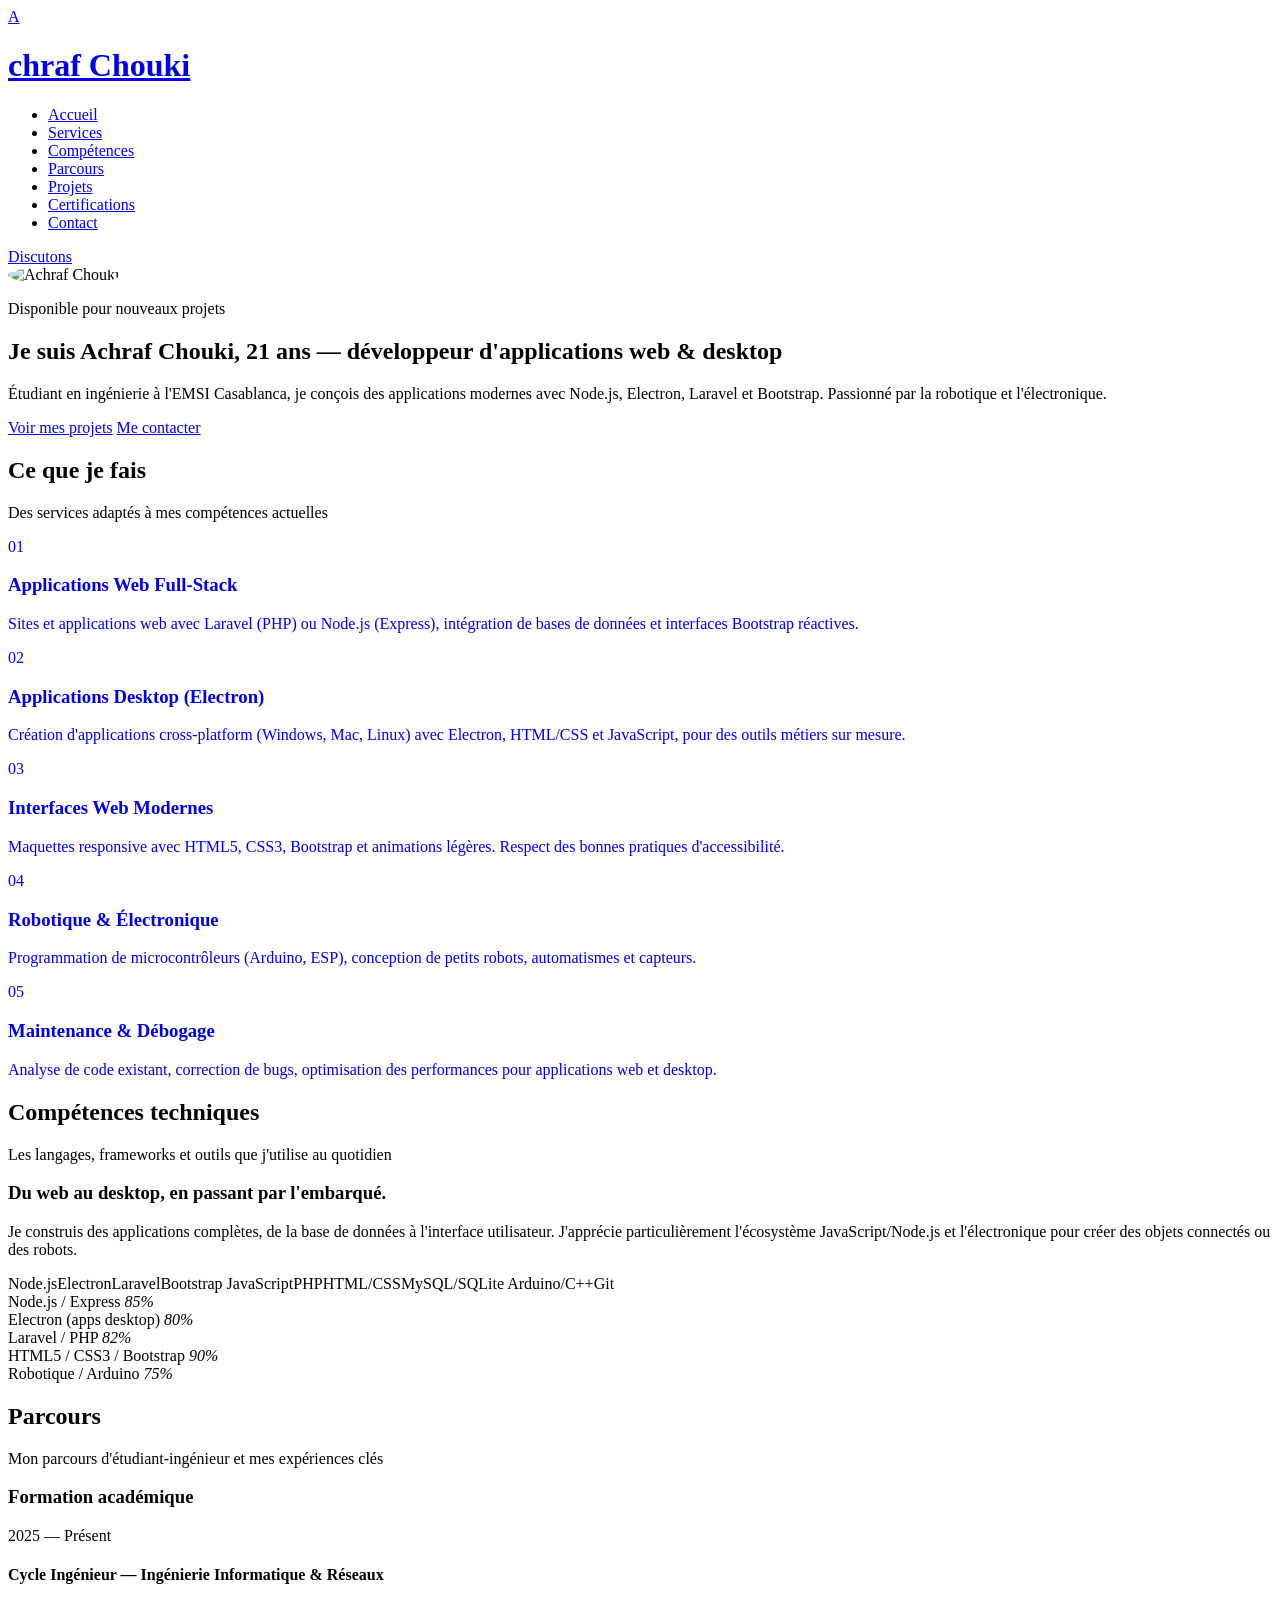
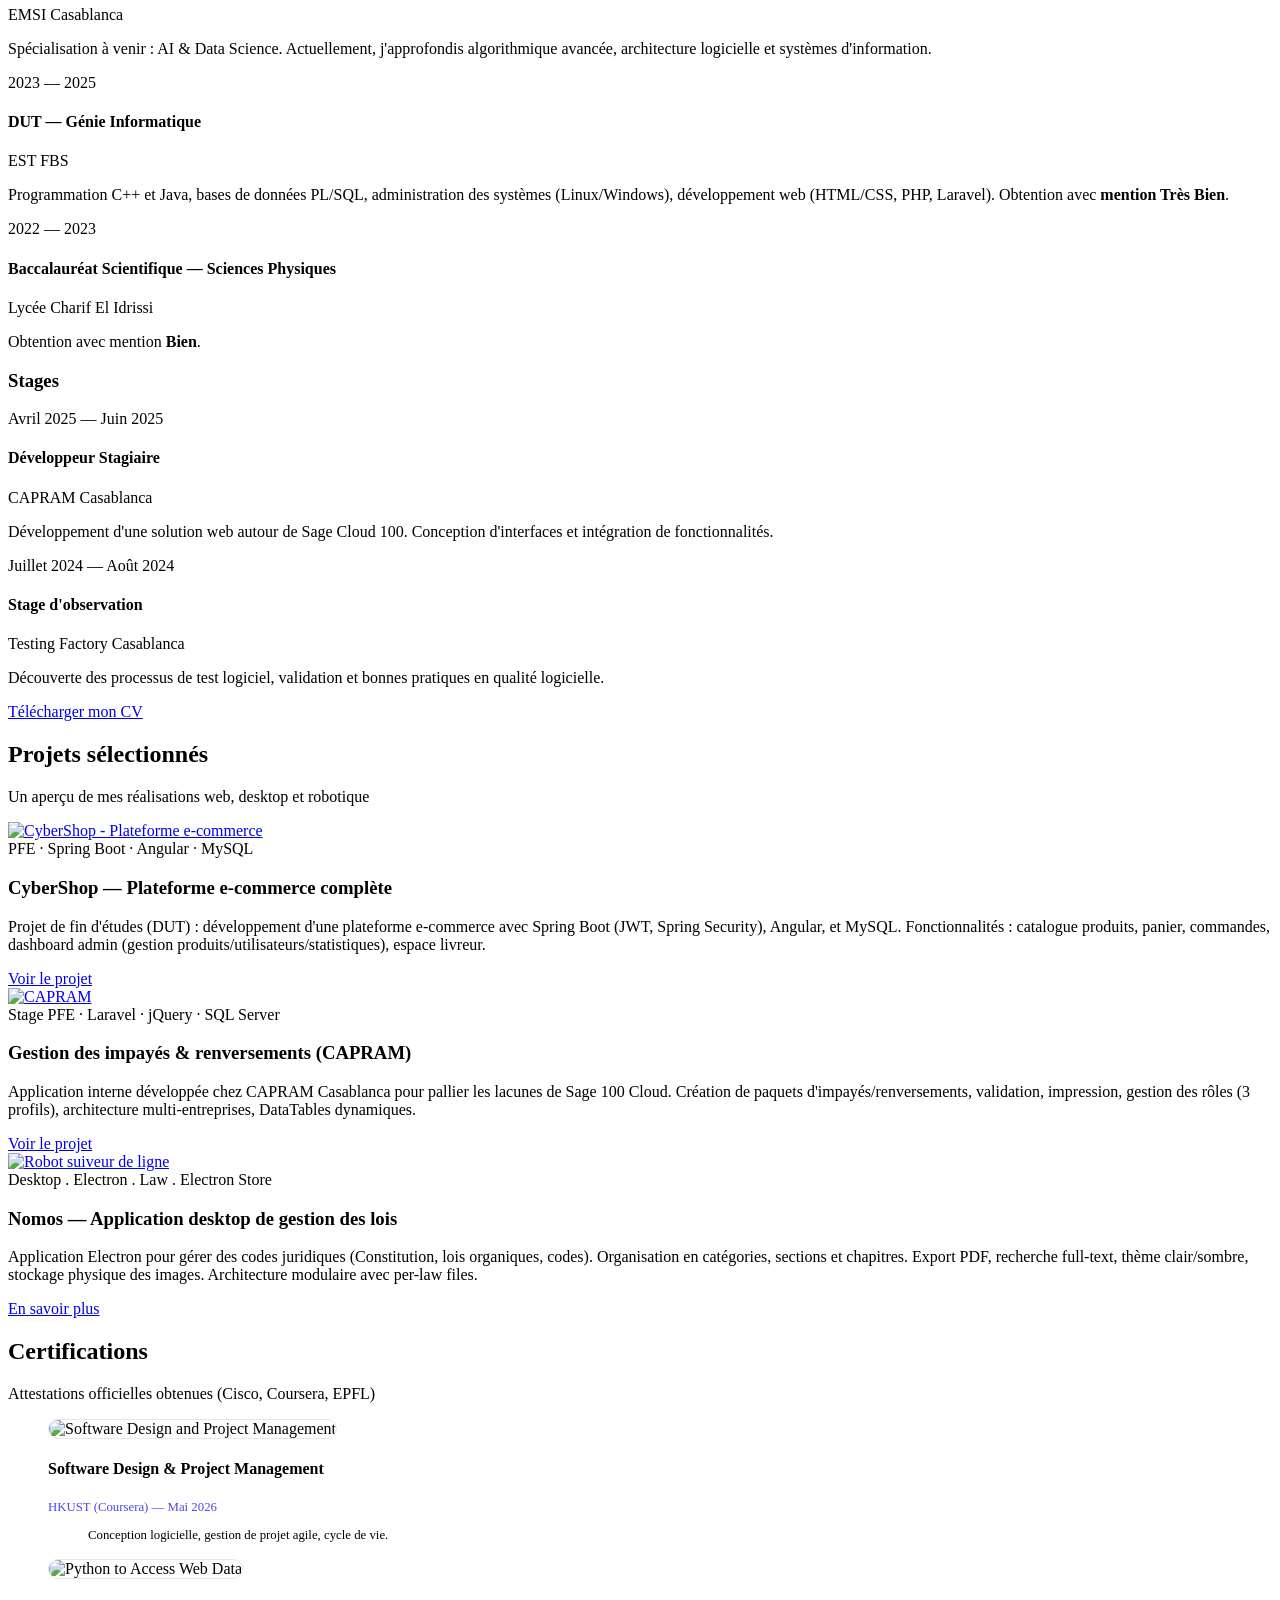
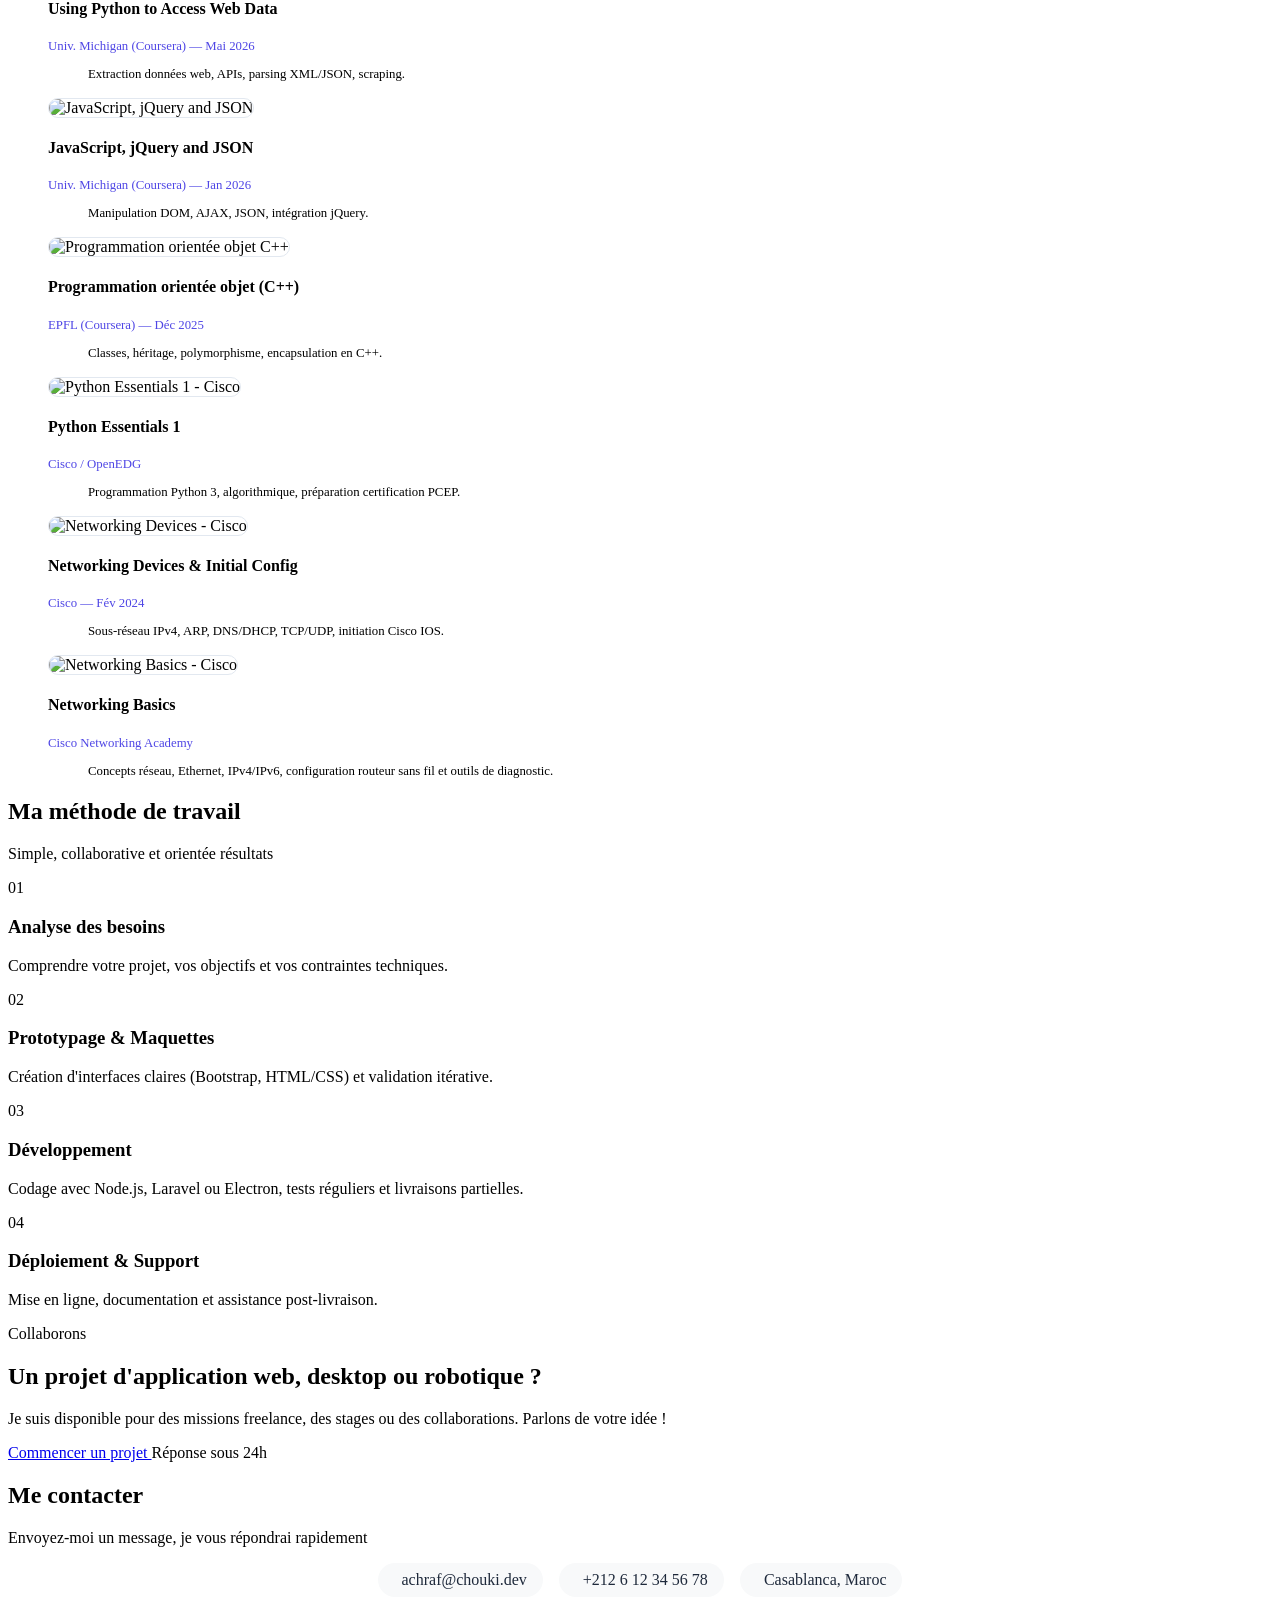
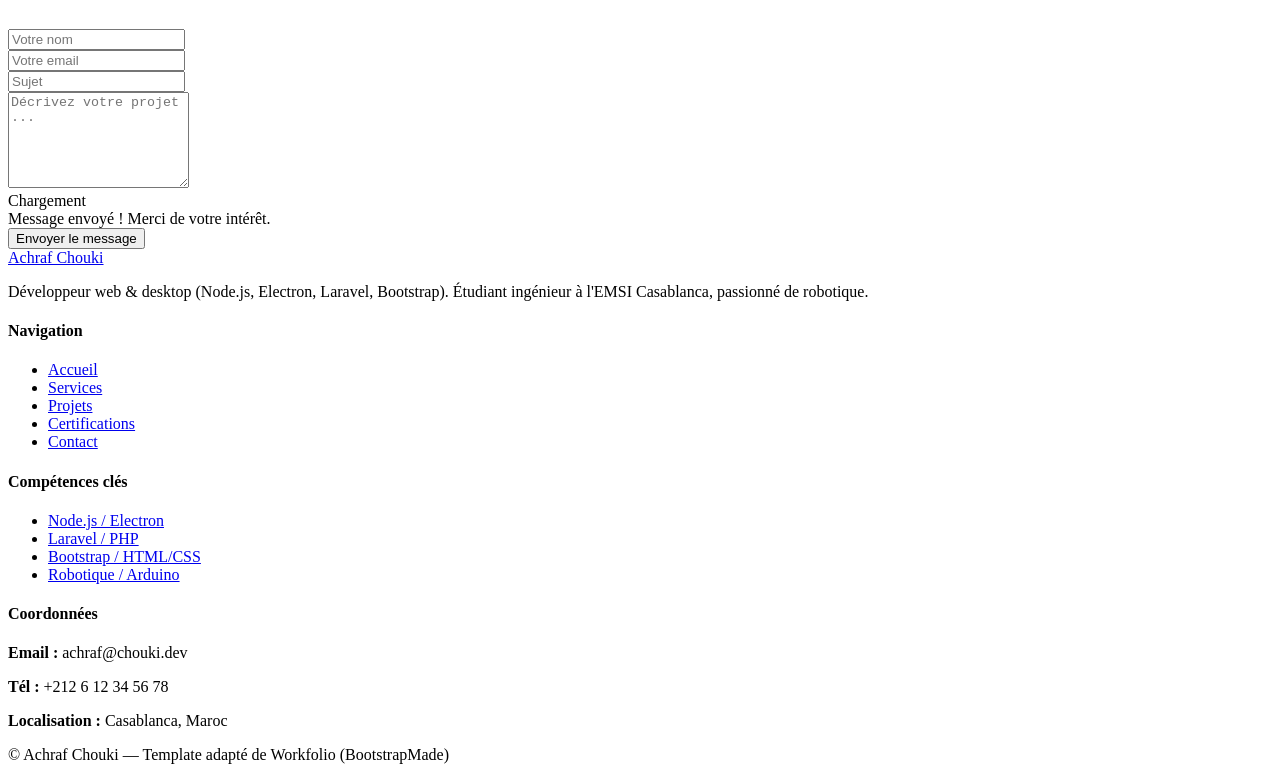
==== index.html @ 8d98f236 "Add page files" ====
<!DOCTYPE html>
<html lang="fr">

<head>
  <meta charset="utf-8">
  <meta content="width=device-width, initial-scale=1.0" name="viewport">
  <title>Achraf Chouki - Développeur Web & Applications Desktop</title>
  <meta name="description" content="Achraf Chouki, 21 ans, étudiant en ingénierie. Développeur Node.js, Electron, Laravel, Bootstrap. Passionné par les applications web, desktop et la robotique.">
  <meta name="keywords" content="Node.js, Electron, Laravel, Bootstrap, développement web, applications desktop, robotique, Achraf Chouki">

  <!-- Favicons -->
  <link href="assets/img/A.png" rel="icon">
  <link href="assets/img/A.png" rel="apple-touch-icon">

  <!-- Fonts -->
  <link href="https://fonts.googleapis.com" rel="preconnect">
  <link href="https://fonts.gstatic.com" rel="preconnect" crossorigin>
  <link href="https://fonts.googleapis.com/css2?family=Poppins:ital,wght@0,100;0,200;0,300;0,400;0,500;0,600;0,700;0,800;0,900;1,100;1,200;1,300;1,400;1,500;1,600;1,700;1,800;1,900&family=Inter:wght@100;200;300;400;500;600;700;800;900&display=swap" rel="stylesheet">

  <!-- Vendor CSS Files -->
  <link href="assets/vendor/bootstrap/css/bootstrap.min.css" rel="stylesheet">
  <link href="assets/vendor/bootstrap-icons/bootstrap-icons.css" rel="stylesheet">
  <link href="assets/vendor/aos/aos.css" rel="stylesheet">
  <link href="assets/vendor/swiper/swiper-bundle.min.css" rel="stylesheet">

  <!-- Main CSS File -->
  <link href="assets/css/main.css" rel="stylesheet">

  <style>
    .avatar img {
      border-radius: 50%;
      object-fit: cover;
      width: 120px;
      height: 120px;
      margin-bottom: 1rem;
    }
    .service-rows .row-item {
      text-decoration: none;
    }
    .quick a, .quick span {
      background: #f8f9fa;
      padding: 8px 16px;
      border-radius: 40px;
      text-decoration: none;
      color: #1e293b;
      font-weight: 500;
      display: inline-flex;
      align-items: center;
      gap: 0.5rem;
    }
    .quick {
      display: flex;
      flex-wrap: wrap;
      justify-content: center;
      gap: 1rem;
      margin-bottom: 2rem;
    }
    @media (max-width: 768px) {
      .quick { flex-direction: column; align-items: center; }
    }
  </style>
</head>

<body class="index-page">

  <header id="header" class="header d-flex align-items-center sticky-top">
    <div class="container-fluid container-xl position-relative d-flex align-items-center justify-content-between">

      <a href="index.html" class="logo d-flex align-items-center">
        <span class="mark">A</span>
        <h1 class="sitename">chraf Chouki</h1>
      </a>

      <nav id="navmenu" class="navmenu">
        <ul>
          <li><a href="#hero" class="active">Accueil</a></li>
          <li><a href="#services">Services</a></li>
          <li><a href="#skills">Compétences</a></li>
          <li><a href="#experience">Parcours</a></li>
          <li><a href="#portfolio">Projets</a></li>
          <li><a href="#certifications">Certifications</a></li>
          <li><a href="#contact">Contact</a></li>
        </ul>
        <i class="mobile-nav-toggle d-xl-none bi bi-list"></i>
      </nav>

      <a class="cta-btn d-none d-xl-inline-flex" href="#contact">Discutons <i class="bi bi-arrow-up-right"></i></a>

    </div>
  </header>

  <main class="main">

    <!-- Hero Section -->
    <section id="hero" class="hero section">
      <div class="container">
        <div class="row justify-content-center text-center">
          <div class="col-lg-9" data-aos="fade-up" data-aos-delay="100">
            <div class="avatar"><img src="https://placehold.co/400x400?text=Achraf" alt="Achraf Chouki" class="img-fluid"></div>
            <span class="status"><span class="ping"></span> Disponible pour nouveaux projets</span>
            <h1>Je suis <span class="hl">Achraf Chouki</span>, 21 ans — développeur d'applications <span class="hl">web & desktop</span></h1>
            <p class="lead">Étudiant en ingénierie à l'EMSI Casablanca, je conçois des applications modernes avec Node.js, Electron, Laravel et Bootstrap. Passionné par la robotique et l'électronique.</p>
            <div class="actions">
              <a href="#portfolio" class="btn-main">Voir mes projets</a>
              <a href="#contact" class="btn-line">Me contacter <i class="bi bi-arrow-right"></i></a>
            </div>
            <div class="socials" data-aos="fade-up" data-aos-delay="200">
              <a href="#" aria-label="GitHub"><i class="bi bi-github"></i></a>
              <a href="#" aria-label="LinkedIn"><i class="bi bi-linkedin"></i></a>
            </div>
          </div>
        </div>
      </div>
    </section>

    <!-- Services Section -->
    <section id="services" class="services section">
      <div class="container section-title" data-aos="fade-up">
        <h2>Ce que je fais</h2>
        <p>Des services adaptés à mes compétences actuelles</p>
      </div>
      <div class="container">
        <div class="row g-0 service-rows">
          <div class="col-12" data-aos="fade-up" data-aos-delay="100">
            <a href="#" class="row-item"><span class="n">01</span>
              <div class="body"><h3>Applications Web Full-Stack</h3><p>Sites et applications web avec Laravel (PHP) ou Node.js (Express), intégration de bases de données et interfaces Bootstrap réactives.</p></div><i class="bi bi-arrow-up-right"></i>
            </a>
          </div>
          <div class="col-12" data-aos="fade-up" data-aos-delay="150">
            <a href="#" class="row-item"><span class="n">02</span>
              <div class="body"><h3>Applications Desktop (Electron)</h3><p>Création d'applications cross-platform (Windows, Mac, Linux) avec Electron, HTML/CSS et JavaScript, pour des outils métiers sur mesure.</p></div><i class="bi bi-arrow-up-right"></i>
            </a>
          </div>
          <div class="col-12" data-aos="fade-up" data-aos-delay="200">
            <a href="#" class="row-item"><span class="n">03</span>
              <div class="body"><h3>Interfaces Web Modernes</h3><p>Maquettes responsive avec HTML5, CSS3, Bootstrap et animations légères. Respect des bonnes pratiques d'accessibilité.</p></div><i class="bi bi-arrow-up-right"></i>
            </a>
          </div>
          <div class="col-12" data-aos="fade-up" data-aos-delay="250">
            <a href="#" class="row-item"><span class="n">04</span>
              <div class="body"><h3>Robotique & Électronique</h3><p>Programmation de microcontrôleurs (Arduino, ESP), conception de petits robots, automatismes et capteurs.</p></div><i class="bi bi-arrow-up-right"></i>
            </a>
          </div>
          <div class="col-12" data-aos="fade-up" data-aos-delay="300">
            <a href="#" class="row-item"><span class="n">05</span>
              <div class="body"><h3>Maintenance & Débogage</h3><p>Analyse de code existant, correction de bugs, optimisation des performances pour applications web et desktop.</p></div><i class="bi bi-arrow-up-right"></i>
            </a>
          </div>
        </div>
      </div>
    </section>

    <!-- Skills Section -->
    <section id="skills" class="skills section light-background">
      <div class="container section-title" data-aos="fade-up">
        <h2>Compétences techniques</h2>
        <p>Les langages, frameworks et outils que j'utilise au quotidien</p>
      </div>
      <div class="container">
        <div class="row g-5 align-items-center">
          <div class="col-lg-5" data-aos="fade-right" data-aos-delay="100">
            <div class="intro"><h3>Du web au desktop, en passant par l'embarqué.</h3><p>Je construis des applications complètes, de la base de données à l'interface utilisateur. J'apprécie particulièrement l'écosystème JavaScript/Node.js et l'électronique pour créer des objets connectés ou des robots.</p>
              <div class="tags">
                <span>Node.js</span><span>Electron</span><span>Laravel</span><span>Bootstrap</span>
                <span>JavaScript</span><span>PHP</span><span>HTML/CSS</span><span>MySQL/SQLite</span>
                <span>Arduino/C++</span><span>Git</span>
              </div>
            </div>
          </div>
          <div class="col-lg-7" data-aos="fade-left" data-aos-delay="200">
            <div class="skills-animation">
              <div class="progress"><span class="skill"><span class="name">Node.js / Express</span> <i class="val">85%</i></span><div class="bar"><div class="progress-bar" role="progressbar" style="width:85%"></div></div></div>
              <div class="progress"><span class="skill"><span class="name">Electron (apps desktop)</span> <i class="val">80%</i></span><div class="bar"><div class="progress-bar" role="progressbar" style="width:80%"></div></div></div>
              <div class="progress"><span class="skill"><span class="name">Laravel / PHP</span> <i class="val">82%</i></span><div class="bar"><div class="progress-bar" role="progressbar" style="width:82%"></div></div></div>
              <div class="progress"><span class="skill"><span class="name">HTML5 / CSS3 / Bootstrap</span> <i class="val">90%</i></span><div class="bar"><div class="progress-bar" role="progressbar" style="width:90%"></div></div></div>
              <div class="progress"><span class="skill"><span class="name">Robotique / Arduino</span> <i class="val">75%</i></span><div class="bar"><div class="progress-bar" role="progressbar" style="width:75%"></div></div></div>
            </div>
          </div>
        </div>
      </div>
    </section>

    <!-- Experience Section -->
    <section id="experience" class="experience section">
      <div class="container section-title" data-aos="fade-up"><h2>Parcours</h2><p>Mon parcours d'étudiant-ingénieur et mes expériences clés</p></div>
      <div class="container">
        <div class="row g-5">
          <div class="col-lg-6" data-aos="fade-up" data-aos-delay="100">
            <div class="col-head"><i class="bi bi-briefcase"></i><h3>Formation académique</h3></div>
            <div class="timeline">
              <div class="item">
                <span class="year">2025 — Présent</span>
                <h4>Cycle Ingénieur — Ingénierie Informatique & Réseaux</h4>
                <span class="org">EMSI Casablanca</span>
                <p>Spécialisation à venir : AI & Data Science. Actuellement, j'approfondis algorithmique avancée, architecture logicielle et systèmes d'information.</p>
              </div>
              <div class="item">
                <span class="year">2023 — 2025</span>
                <h4>DUT — Génie Informatique</h4>
                <span class="org">EST FBS</span>
                <p>Programmation C++ et Java, bases de données PL/SQL, administration des systèmes (Linux/Windows), développement web (HTML/CSS, PHP, Laravel). Obtention avec <strong>mention Très Bien</strong>.</p>
              </div>
              <div class="item">
                <span class="year">2022 — 2023</span>
                <h4>Baccalauréat Scientifique — Sciences Physiques</h4>
                <span class="org">Lycée Charif El Idrissi</span>
                <p>Obtention avec mention <strong>Bien</strong>.</p>
              </div>
            </div>
          </div>
          <div class="col-lg-6" data-aos="fade-up" data-aos-delay="200">
            <div class="col-head"><i class="bi bi-trophy"></i><h3>Stages</h3></div>
            <div class="timeline">
              <div class="item">
                <span class="year">Avril 2025 — Juin 2025</span>
                <h4>Développeur Stagiaire</h4>
                <span class="org">CAPRAM Casablanca</span>
                <p>Développement d'une solution web autour de Sage Cloud 100. Conception d'interfaces et intégration de fonctionnalités.</p>
              </div>
              <div class="item">
                <span class="year">Juillet 2024 — Août 2024</span>
                <h4>Stage d'observation</h4>
                <span class="org">Testing Factory Casablanca</span>
                <p>Découverte des processus de test logiciel, validation et bonnes pratiques en qualité logicielle.</p>
              </div>
            </div>
          </div>
        </div>
        <div class="text-center mt-5" data-aos="fade-up"><a href="#contact" class="btn-main"><i class="bi bi-download"></i> Télécharger mon CV</a></div>
      </div>
    </section>

    <!-- Portfolio Section (projets) -->
    <section id="portfolio" class="portfolio section">
      <div class="container section-title" data-aos="fade-up">
        <h2>Projets sélectionnés</h2>
        <p>Un aperçu de mes réalisations web, desktop et robotique</p>
      </div>
      <div class="container">
        <div class="cases">

          <!-- PROJET 1 : CyberShop - E-commerce PFE (EST FBS) -->
          <article class="case" data-aos="fade-up" data-aos-delay="100">
            <div class="row g-4 align-items-center">
              <div class="col-lg-6">
                <a href="portfolio-cybershop.html" class="shot">
                  <img src="assets/img/projets/Cybershop.png" alt="CyberShop - Plateforme e-commerce" class="img-fluid">
                </a>
              </div>
              <div class="col-lg-6">
                <div class="copy">
                  <span class="cat">PFE · Spring Boot · Angular · MySQL</span>
                  <h3>CyberShop — Plateforme e-commerce complète</h3>
                  <p>Projet de fin d'études (DUT) : développement d'une plateforme e-commerce avec Spring Boot (JWT, Spring Security), Angular, et MySQL. Fonctionnalités : catalogue produits, panier, commandes, dashboard admin (gestion produits/utilisateurs/statistiques), espace livreur.</p>
                  <a href="portfolio-cybershop.html" class="more">Voir le projet <i class="bi bi-arrow-right"></i></a>
                </div>
              </div>
            </div>
          </article>

          <!-- PROJET 2 : CAPRAM - Gestion des impayés et renversements -->
          <article class="case reverse" data-aos="fade-up" data-aos-delay="100">
            <div class="row g-4 align-items-center">
              <div class="col-lg-6 order-lg-2">
                <a href="portfolio-capram.html" class="shot">
                  <img src="assets/img/projets/Capram.png" alt="CAPRAM" class="img-fluid">
                </a>
              </div>
              <div class="col-lg-6 order-lg-1">
                <div class="copy">
                  <span class="cat">Stage PFE · Laravel · jQuery · SQL Server</span>
                  <h3>Gestion des impayés & renversements (CAPRAM)</h3>
                  <p>Application interne développée chez CAPRAM Casablanca pour pallier les lacunes de Sage 100 Cloud. Création de paquets d'impayés/renversements, validation, impression, gestion des rôles (3 profils), architecture multi-entreprises, DataTables dynamiques.</p>
                  <a href="portfolio-capram.html" class="more">Voir le projet <i class="bi bi-arrow-right"></i></a>
                </div>
              </div>
            </div>
          </article>

          <article class="case" data-aos="fade-up" data-aos-delay="100">
            <div class="row g-4 align-items-center">
              <div class="col-lg-6">
                <a href="#" class="shot">
                  <img src="assets/img/projets/Nomos.png" alt="Robot suiveur de ligne" class="img-fluid">
                </a>
              </div>
              <div class="col-lg-6">
                <div class="copy">
                  <span class="cat">Desktop . Electron . Law . Electron Store</span>
                  <h3>Nomos — Application desktop de gestion des lois</h3>
                  <p>Application Electron pour gérer des codes juridiques (Constitution, lois organiques, codes). Organisation en catégories, sections et chapitres. Export PDF, recherche full-text, thème clair/sombre, stockage physique des images. Architecture modulaire avec per-law files.</p>
                  <a href="portfolio-nomos.html" class="more">En savoir plus <i class="bi bi-arrow-right"></i></a>
                </div>
              </div>
            </div>
          </article>

        </div>
      </div>
    </section>

    <!-- Certifications Section -->
    <section id="certifications" class="certifications section light-background">
      <div class="container section-title" data-aos="fade-up">
        <h2>Certifications</h2>
        <p>Attestations officielles obtenues (Cisco, Coursera, EPFL)</p>
      </div>
      <div class="container">
        <div class="row g-4">

          <!-- NEWEST FIRST -->

          <!-- 1. Mai 2026 - Software Design & Project Management (NEWEST) -->
          <div class="col-lg-6 col-md-12 col-sm-12" data-aos="fade-up" data-aos-delay="100">
            <figure class="q-card">
              <img src="assets/img/certifications/soft_eng_cert.png" alt="Software Design and Project Management" class="img-fluid mb-3" style="border-radius: 12px; width: 100%; border: 1px solid #e2e8f0;">
              <h4 style="font-size: 1rem; font-weight: 700;">Software Design & Project Management</h4>
              <p style="font-size: 0.8rem; color: #4f46e5; font-weight: 500;">HKUST (Coursera) — Mai 2026</p>
              <blockquote style="font-size: 0.8rem; margin-top: 0.5rem;">Conception logicielle, gestion de projet agile, cycle de vie.</blockquote>
            </figure>
          </div>

          <!-- 2. Mai 2026 - Using Python to Access Web Data -->
          <div class="col-lg-6 col-md-12 col-sm-12" data-aos="fade-up" data-aos-delay="150">
            <figure class="q-card">
              <img src="assets/img/certifications/web_acc_pyth.png" alt="Python to Access Web Data" class="img-fluid mb-3" style="border-radius: 12px; width: 100%; border: 1px solid #e2e8f0;">
              <h4 style="font-size: 1rem; font-weight: 700;">Using Python to Access Web Data</h4>
              <p style="font-size: 0.8rem; color: #4f46e5; font-weight: 500;">Univ. Michigan (Coursera) — Mai 2026</p>
              <blockquote style="font-size: 0.8rem; margin-top: 0.5rem;">Extraction données web, APIs, parsing XML/JSON, scraping.</blockquote>
            </figure>
          </div>

          <!-- 3. Jan 2026 - JavaScript, jQuery and JSON -->
          <div class="col-lg-6 col-md-12 col-sm-12" data-aos="fade-up" data-aos-delay="200">
            <figure class="q-card">
              <img src="assets/img/certifications/js_cert.png" alt="JavaScript, jQuery and JSON" class="img-fluid mb-3" style="border-radius: 12px; width: 100%; border: 1px solid #e2e8f0;">
              <h4 style="font-size: 1rem; font-weight: 700;">JavaScript, jQuery and JSON</h4>
              <p style="font-size: 0.8rem; color: #4f46e5; font-weight: 500;">Univ. Michigan (Coursera) — Jan 2026</p>
              <blockquote style="font-size: 0.8rem; margin-top: 0.5rem;">Manipulation DOM, AJAX, JSON, intégration jQuery.</blockquote>
            </figure>
          </div>

          <!-- 4. Déc 2025 - Programmation orientée objet (C++) -->
          <div class="col-lg-6 col-md-12 col-sm-12" data-aos="fade-up" data-aos-delay="250">
            <figure class="q-card">
              <img src="assets/img/certifications/c++_cert.png" alt="Programmation orientée objet C++" class="img-fluid mb-3" style="border-radius: 12px; width: 100%; border: 1px solid #e2e8f0;">
              <h4 style="font-size: 1rem; font-weight: 700;">Programmation orientée objet (C++)</h4>
              <p style="font-size: 0.8rem; color: #4f46e5; font-weight: 500;">EPFL (Coursera) — Déc 2025</p>
              <blockquote style="font-size: 0.8rem; margin-top: 0.5rem;">Classes, héritage, polymorphisme, encapsulation en C++.</blockquote>
            </figure>
          </div>

          <!-- 5. Python Essentials 1 (Cisco / OpenEDG) -->
          <div class="col-lg-6 col-md-12 col-sm-12" data-aos="fade-up" data-aos-delay="300">
            <figure class="q-card">
              <img src="assets/img/certifications/pyth_cert.png" alt="Python Essentials 1 - Cisco" class="img-fluid mb-3" style="border-radius: 12px; width: 100%; border: 1px solid #e2e8f0;">
              <h4 style="font-size: 1rem; font-weight: 700;">Python Essentials 1</h4>
              <p style="font-size: 0.8rem; color: #4f46e5; font-weight: 500;">Cisco / OpenEDG</p>
              <blockquote style="font-size: 0.8rem; margin-top: 0.5rem;">Programmation Python 3, algorithmique, préparation certification PCEP.</blockquote>
            </figure>
          </div>

          <!-- 6. Fév 2024 - Networking Devices & Initial Config -->
          <div class="col-lg-6 col-md-12 col-sm-12" data-aos="fade-up" data-aos-delay="350">
            <figure class="q-card">
              <img src="assets/img/certifications/ND&IC_cert.png" alt="Networking Devices - Cisco" class="img-fluid mb-3" style="border-radius: 12px; width: 100%; border: 1px solid #e2e8f0;">
              <h4 style="font-size: 1rem; font-weight: 700;">Networking Devices & Initial Config</h4>
              <p style="font-size: 0.8rem; color: #4f46e5; font-weight: 500;">Cisco — Fév 2024</p>
              <blockquote style="font-size: 0.8rem; margin-top: 0.5rem;">Sous-réseau IPv4, ARP, DNS/DHCP, TCP/UDP, initiation Cisco IOS.</blockquote>
            </figure>
          </div>

          <!-- 7. Networking Basics (OLDEST) -->
          <div class="col-lg-6 col-md-12 col-sm-12" data-aos="fade-up" data-aos-delay="400">
            <figure class="q-card">
              <img src="assets/img/certifications/netw_basics_cert.png" alt="Networking Basics - Cisco" class="img-fluid mb-3" style="border-radius: 12px; width: 100%; border: 1px solid #e2e8f0;">
              <h4 style="font-size: 1rem; font-weight: 700;">Networking Basics</h4>
              <p style="font-size: 0.8rem; color: #4f46e5; font-weight: 500;">Cisco Networking Academy</p>
              <blockquote style="font-size: 0.8rem; margin-top: 0.5rem;">Concepts réseau, Ethernet, IPv4/IPv6, configuration routeur sans fil et outils de diagnostic.</blockquote>
            </figure>
          </div>

        </div>
      </div>
    </section>

    <!-- Process Section -->
    <section id="process" class="process section">
      <div class="container section-title" data-aos="fade-up"><h2>Ma méthode de travail</h2><p>Simple, collaborative et orientée résultats</p></div>
      <div class="container"><div class="row g-4 steps">
        <div class="col-lg-3 col-md-6" data-aos="fade-up" data-aos-delay="100"><div class="step"><span class="num">01</span><i class="bi bi-chat-dots"></i><h3>Analyse des besoins</h3><p>Comprendre votre projet, vos objectifs et vos contraintes techniques.</p></div></div>
        <div class="col-lg-3 col-md-6" data-aos="fade-up" data-aos-delay="200"><div class="step"><span class="num">02</span><i class="bi bi-pencil-square"></i><h3>Prototypage & Maquettes</h3><p>Création d'interfaces claires (Bootstrap, HTML/CSS) et validation itérative.</p></div></div>
        <div class="col-lg-3 col-md-6" data-aos="fade-up" data-aos-delay="300"><div class="step"><span class="num">03</span><i class="bi bi-code-square"></i><h3>Développement</h3><p>Codage avec Node.js, Laravel ou Electron, tests réguliers et livraisons partielles.</p></div></div>
        <div class="col-lg-3 col-md-6" data-aos="fade-up" data-aos-delay="400"><div class="step"><span class="num">04</span><i class="bi bi-rocket-takeoff"></i><h3>Déploiement & Support</h3><p>Mise en ligne, documentation et assistance post-livraison.</p></div></div>
      </div></div>
    </section>

    <!-- CTA Section -->
    <section id="cta" class="cta section dark-background">
      <div class="container" data-aos="zoom-in" data-aos-delay="100"><div class="row justify-content-center text-center"><div class="col-lg-8"><div class="cta-center"><span class="kicker">Collaborons</span><h2>Un projet d'application web, desktop ou robotique ?</h2><p>Je suis disponible pour des missions freelance, des stages ou des collaborations. Parlons de votre idée !</p><a href="#contact" class="btn-main">Commencer un projet <i class="bi bi-arrow-right"></i></a><span class="note"><i class="bi bi-clock"></i> Réponse sous 24h</span></div></div></div></div>
    </section>

    <!-- Contact Section -->
    <section id="contact" class="contact section">
      <div class="container section-title" data-aos="fade-up"><h2>Me contacter</h2><p>Envoyez-moi un message, je vous répondrai rapidement</p></div>
      <div class="container" data-aos="fade-up" data-aos-delay="100"><div class="row justify-content-center"><div class="col-lg-8">
        <div class="quick"><a href="mailto:achraf@chouki.dev"><i class="bi bi-envelope"></i> achraf@chouki.dev</a><a href="tel:+212612345678"><i class="bi bi-telephone"></i> +212 6 12 34 56 78</a><span><i class="bi bi-geo-alt"></i> Casablanca, Maroc</span></div>
        <form action="forms/contact.php" method="post" class="php-email-form"><div class="row gy-3"><div class="col-md-6"><input type="text" name="name" class="form-control" placeholder="Votre nom" required=""></div><div class="col-md-6"><input type="email" name="email" class="form-control" placeholder="Votre email" required=""></div><div class="col-12"><input type="text" name="subject" class="form-control" placeholder="Sujet" required=""></div><div class="col-12"><textarea name="message" class="form-control" rows="6" placeholder="Décrivez votre projet ..." required=""></textarea></div><div class="col-12 text-center"><div class="loading">Chargement</div><div class="error-message"></div><div class="sent-message">Message envoyé ! Merci de votre intérêt.</div><button type="submit" class="btn-submit">Envoyer le message</button></div></div></form>
      </div></div></div>
    </section>
  </main>

  <footer id="footer" class="footer dark-background">
    <div class="container footer-top"><div class="row gy-4"><div class="col-lg-4 col-md-12 footer-about"><a href="index.html" class="logo d-flex align-items-center"><span class="sitename">Achraf Chouki</span></a><p>Développeur web & desktop (Node.js, Electron, Laravel, Bootstrap). Étudiant ingénieur à l'EMSI Casablanca, passionné de robotique.</p><div class="social-links d-flex mt-4"><a href="#" aria-label="GitHub"><i class="bi bi-github"></i></a><a href="#" aria-label="LinkedIn"><i class="bi bi-linkedin"></i></a></div></div>
      <div class="col-lg-2 col-6 footer-links"><h4>Navigation</h4><ul><li><a href="#hero">Accueil</a></li><li><a href="#services">Services</a></li><li><a href="#portfolio">Projets</a></li><li><a href="#certifications">Certifications</a></li><li><a href="#contact">Contact</a></li></ul></div>
      <div class="col-lg-3 col-6 footer-links"><h4>Compétences clés</h4><ul><li><a href="#skills">Node.js / Electron</a></li><li><a href="#skills">Laravel / PHP</a></li><li><a href="#skills">Bootstrap / HTML/CSS</a></li><li><a href="#skills">Robotique / Arduino</a></li></ul></div>
      <div class="col-lg-3 col-md-12 footer-contact"><h4>Coordonnées</h4><p><strong>Email :</strong> achraf@chouki.dev</p><p><strong>Tél :</strong> +212 6 12 34 56 78</p><p><strong>Localisation :</strong> Casablanca, Maroc</p></div>
    </div></div>
    <div class="container copyright text-center mt-4"><p>© Achraf Chouki — Template adapté de Workfolio (BootstrapMade)</p></div>
  </footer>

  <a href="#" id="scroll-top" class="scroll-top d-flex align-items-center justify-content-center"><i class="bi bi-arrow-up-short"></i></a>
  <div id="preloader"></div>

  <!-- Vendor JS Files -->
  <script src="assets/vendor/bootstrap/js/bootstrap.bundle.min.js"></script>
  <script src="assets/vendor/php-email-form/validate.js"></script>
  <script src="assets/vendor/aos/aos.js"></script>
  <script src="assets/vendor/purecounter/purecounter_vanilla.js"></script>
  <script src="assets/vendor/waypoints/noframework.waypoints.js"></script>
  <script src="assets/vendor/swiper/swiper-bundle.min.js"></script>
  <script src="assets/js/main.js"></script>
</body>

</html>
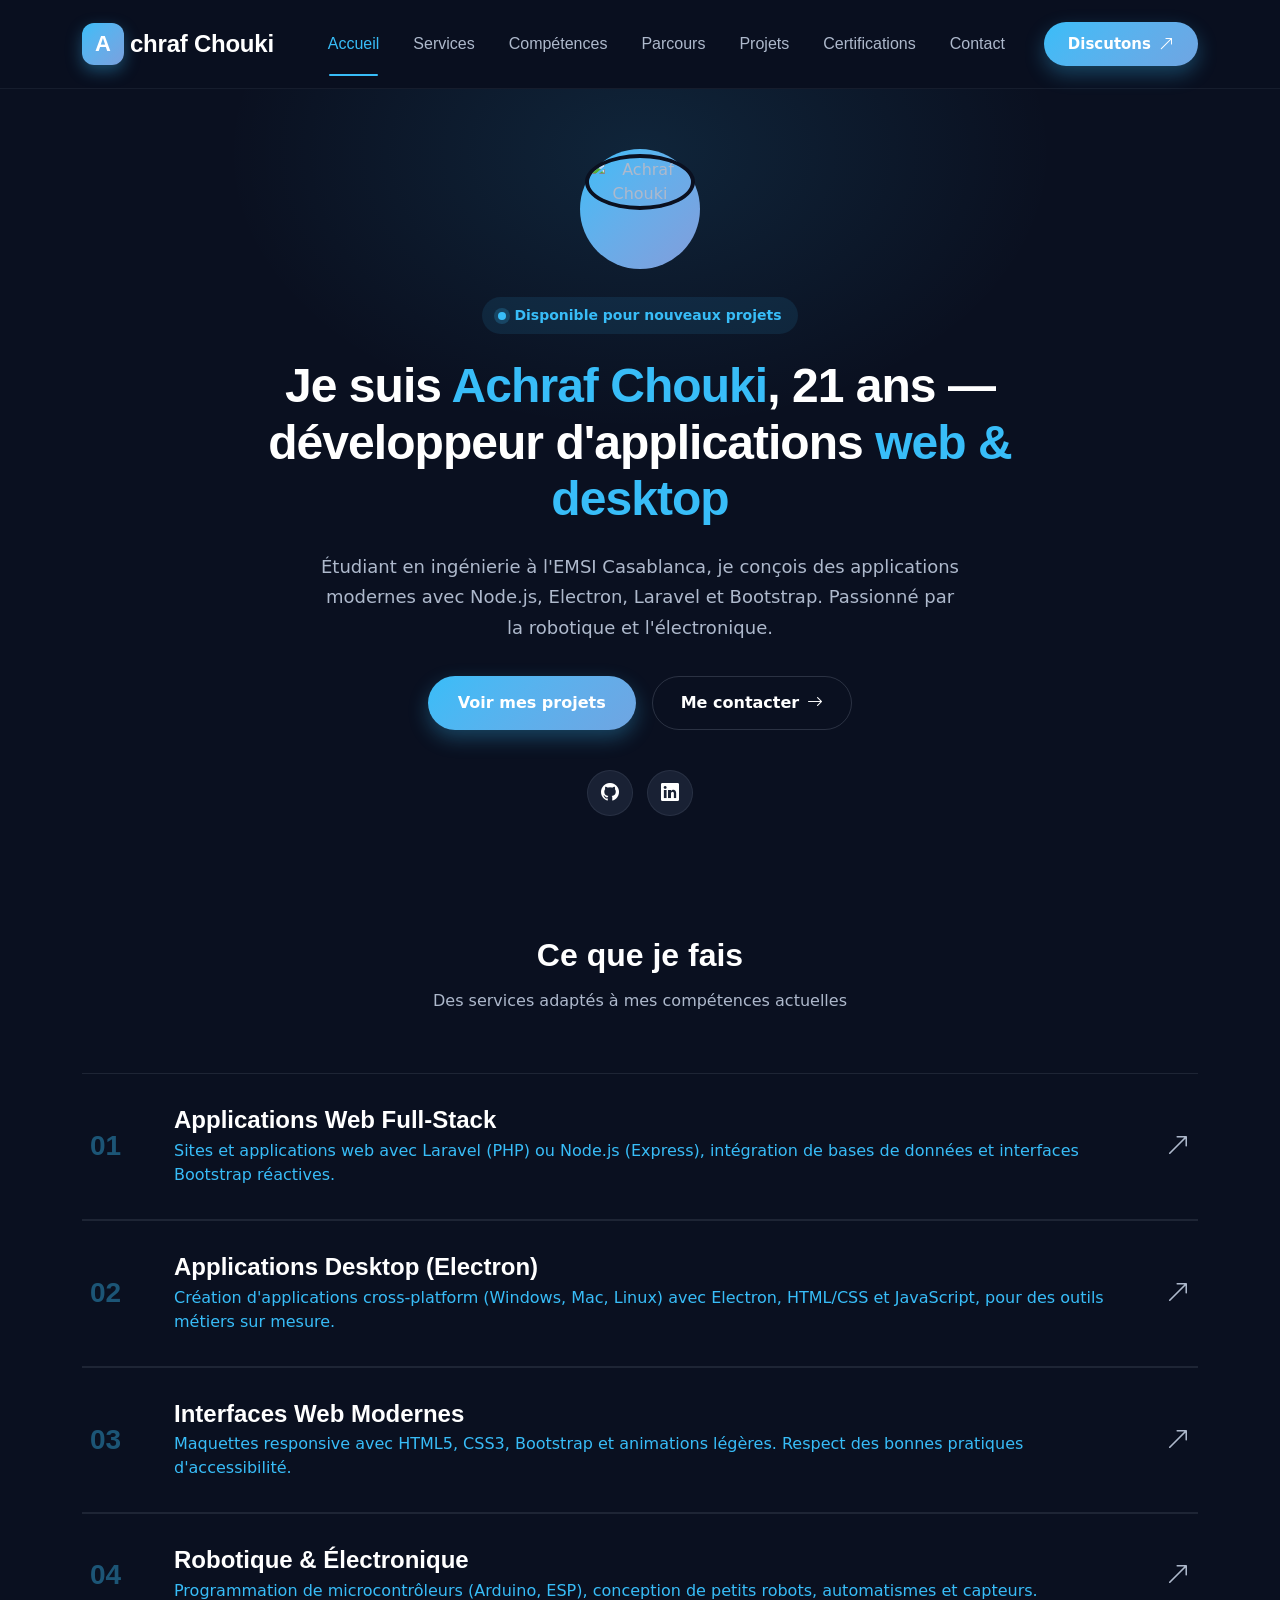
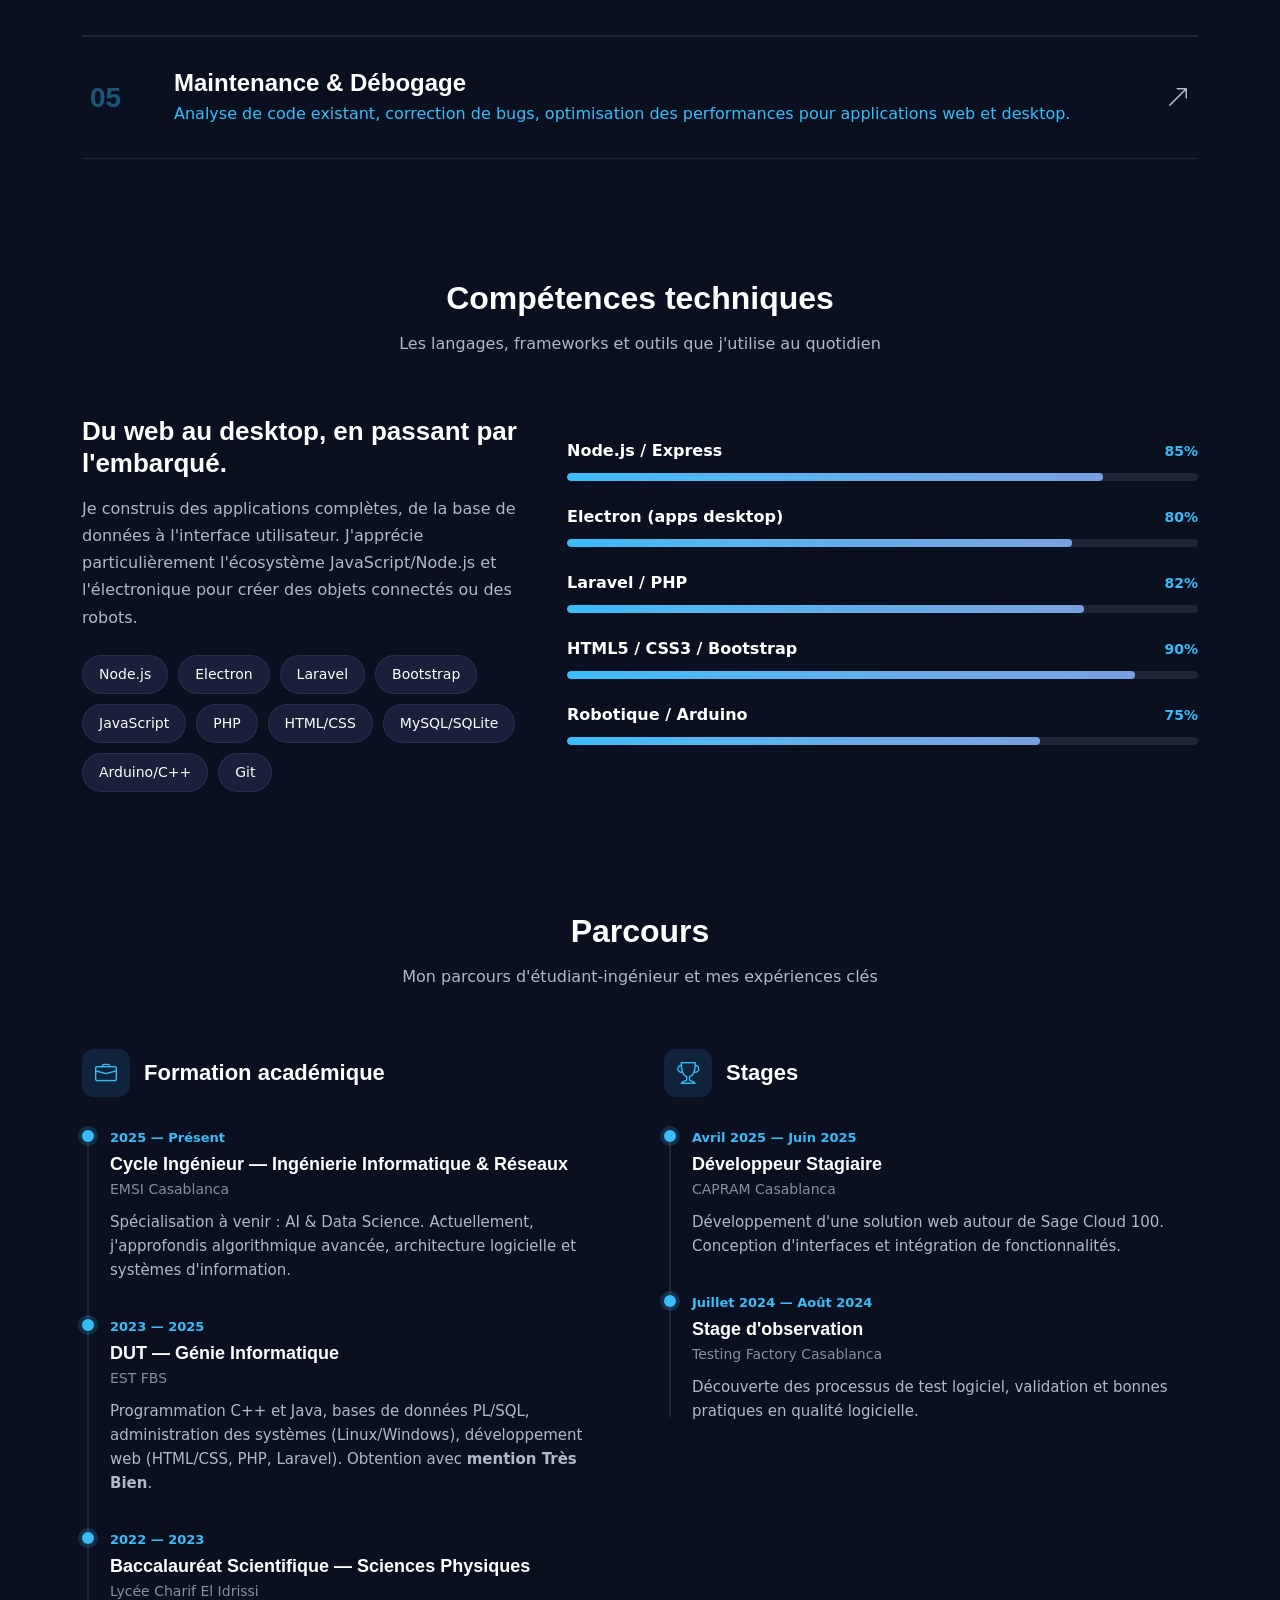
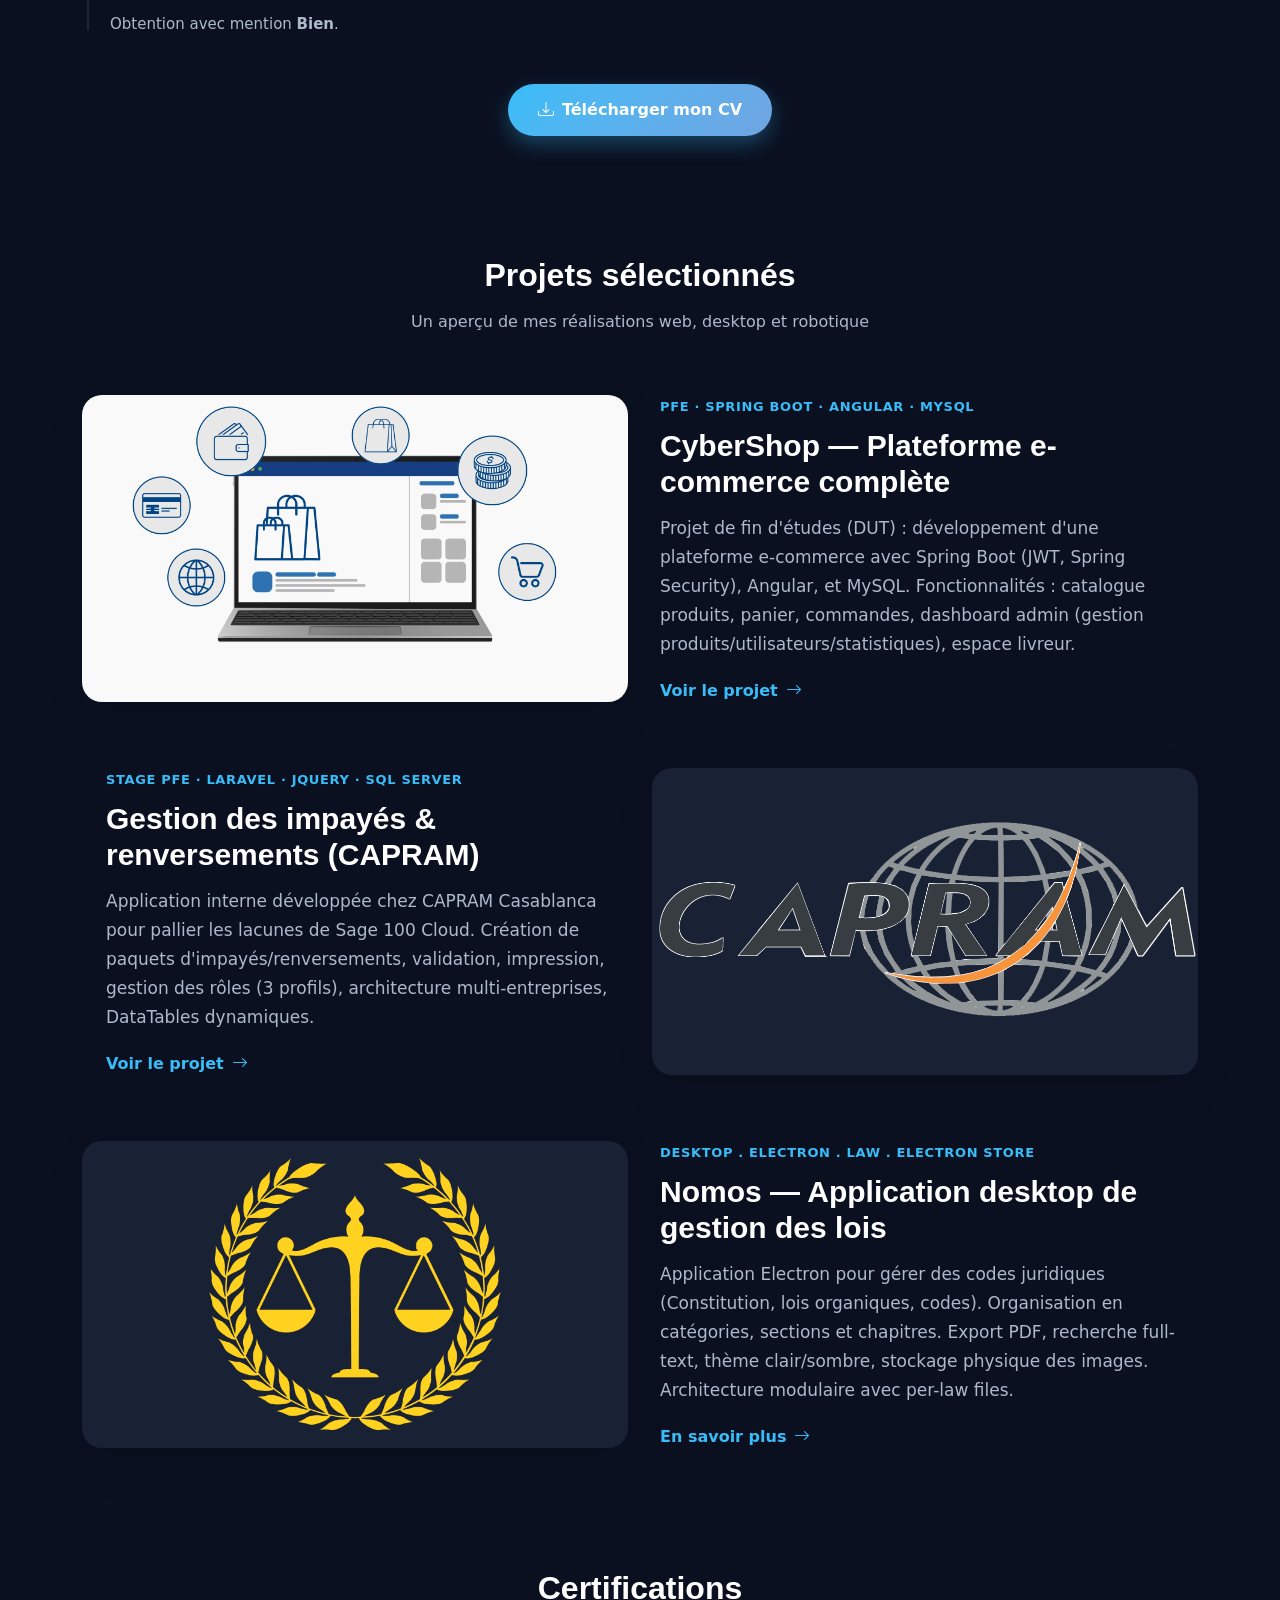
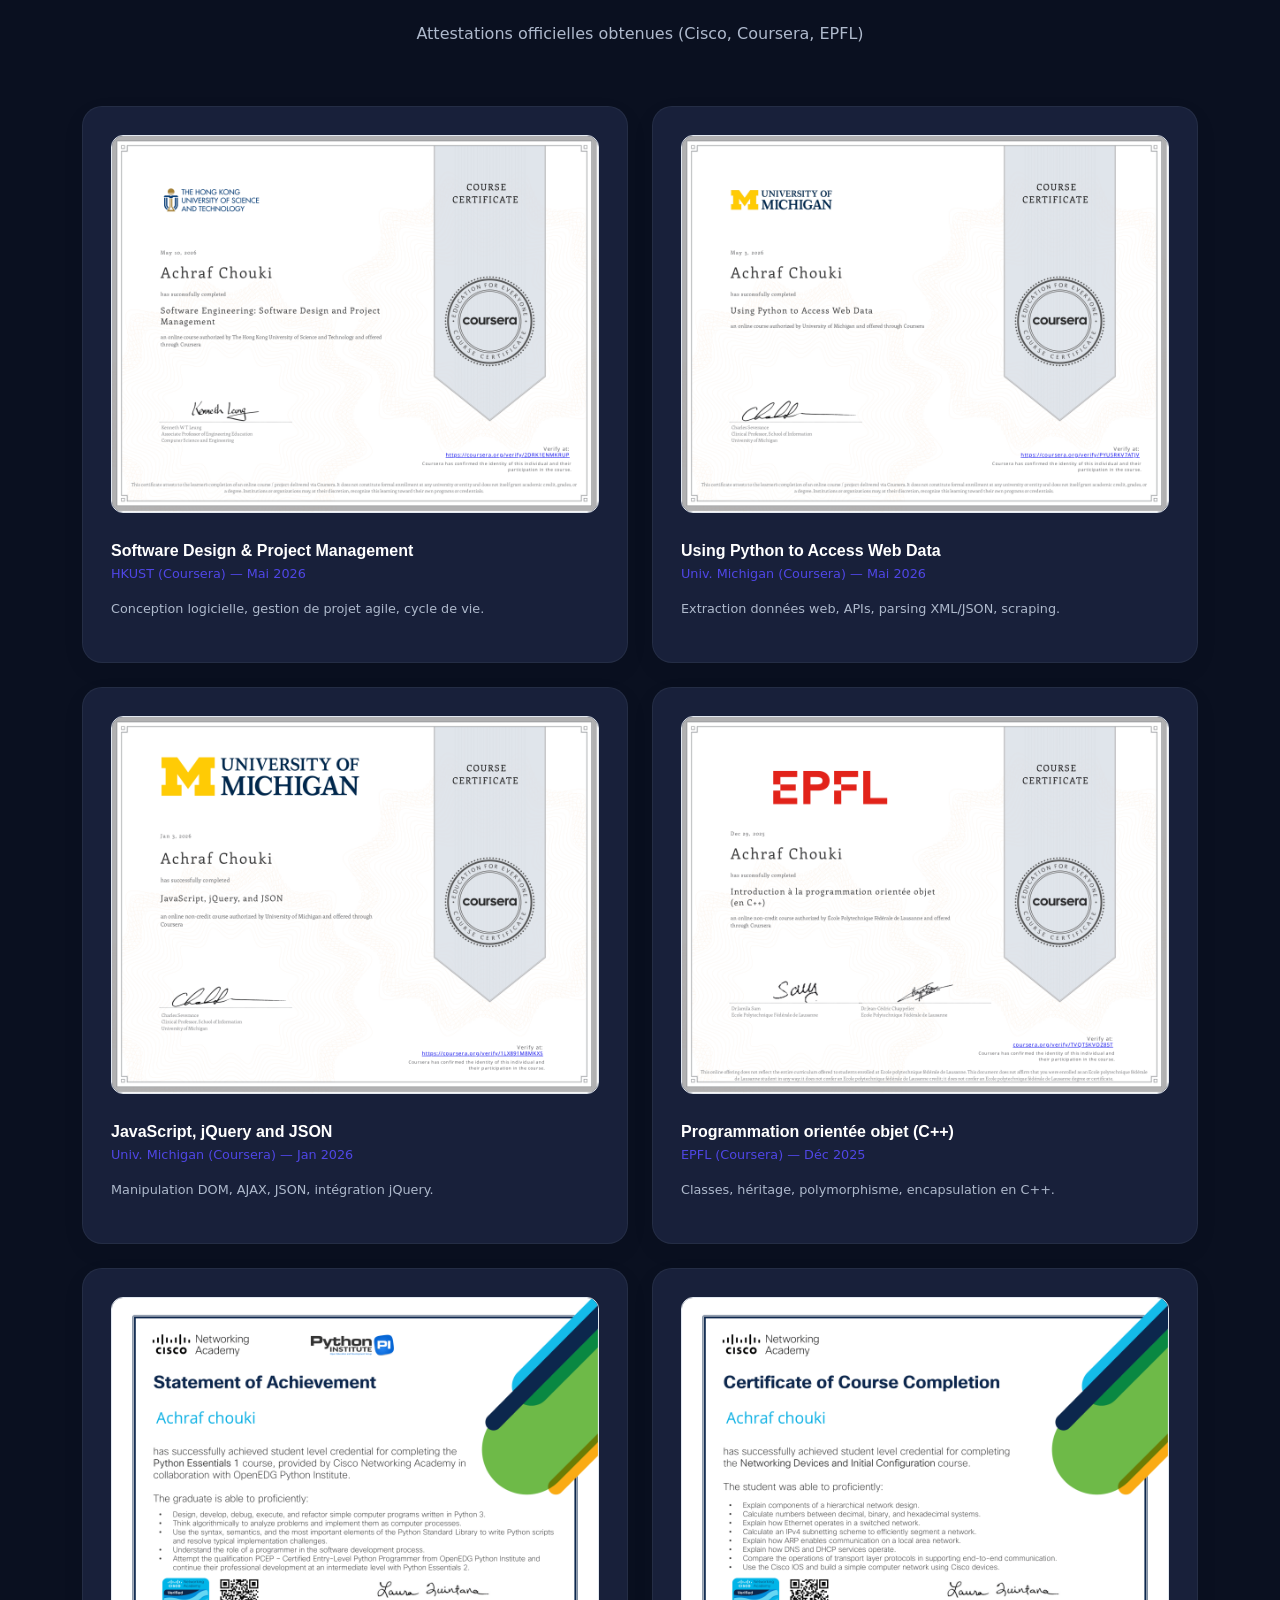
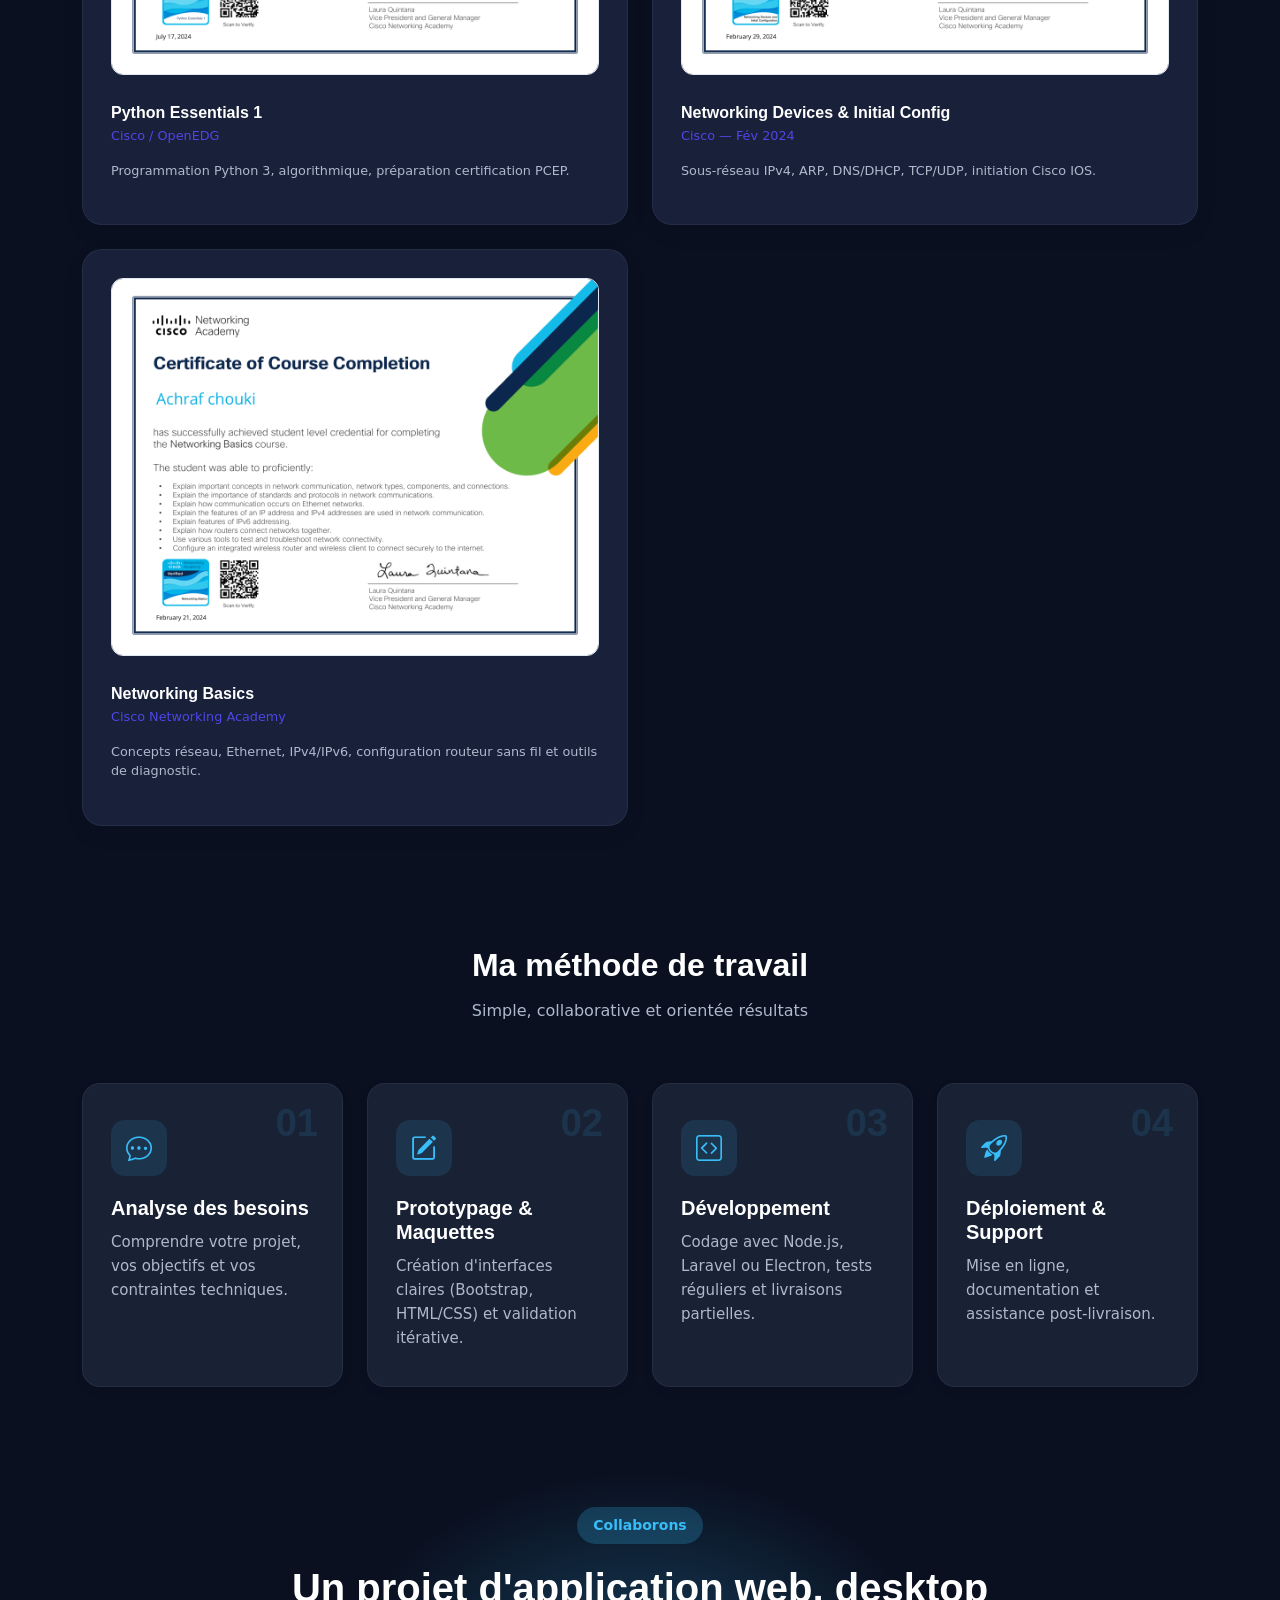
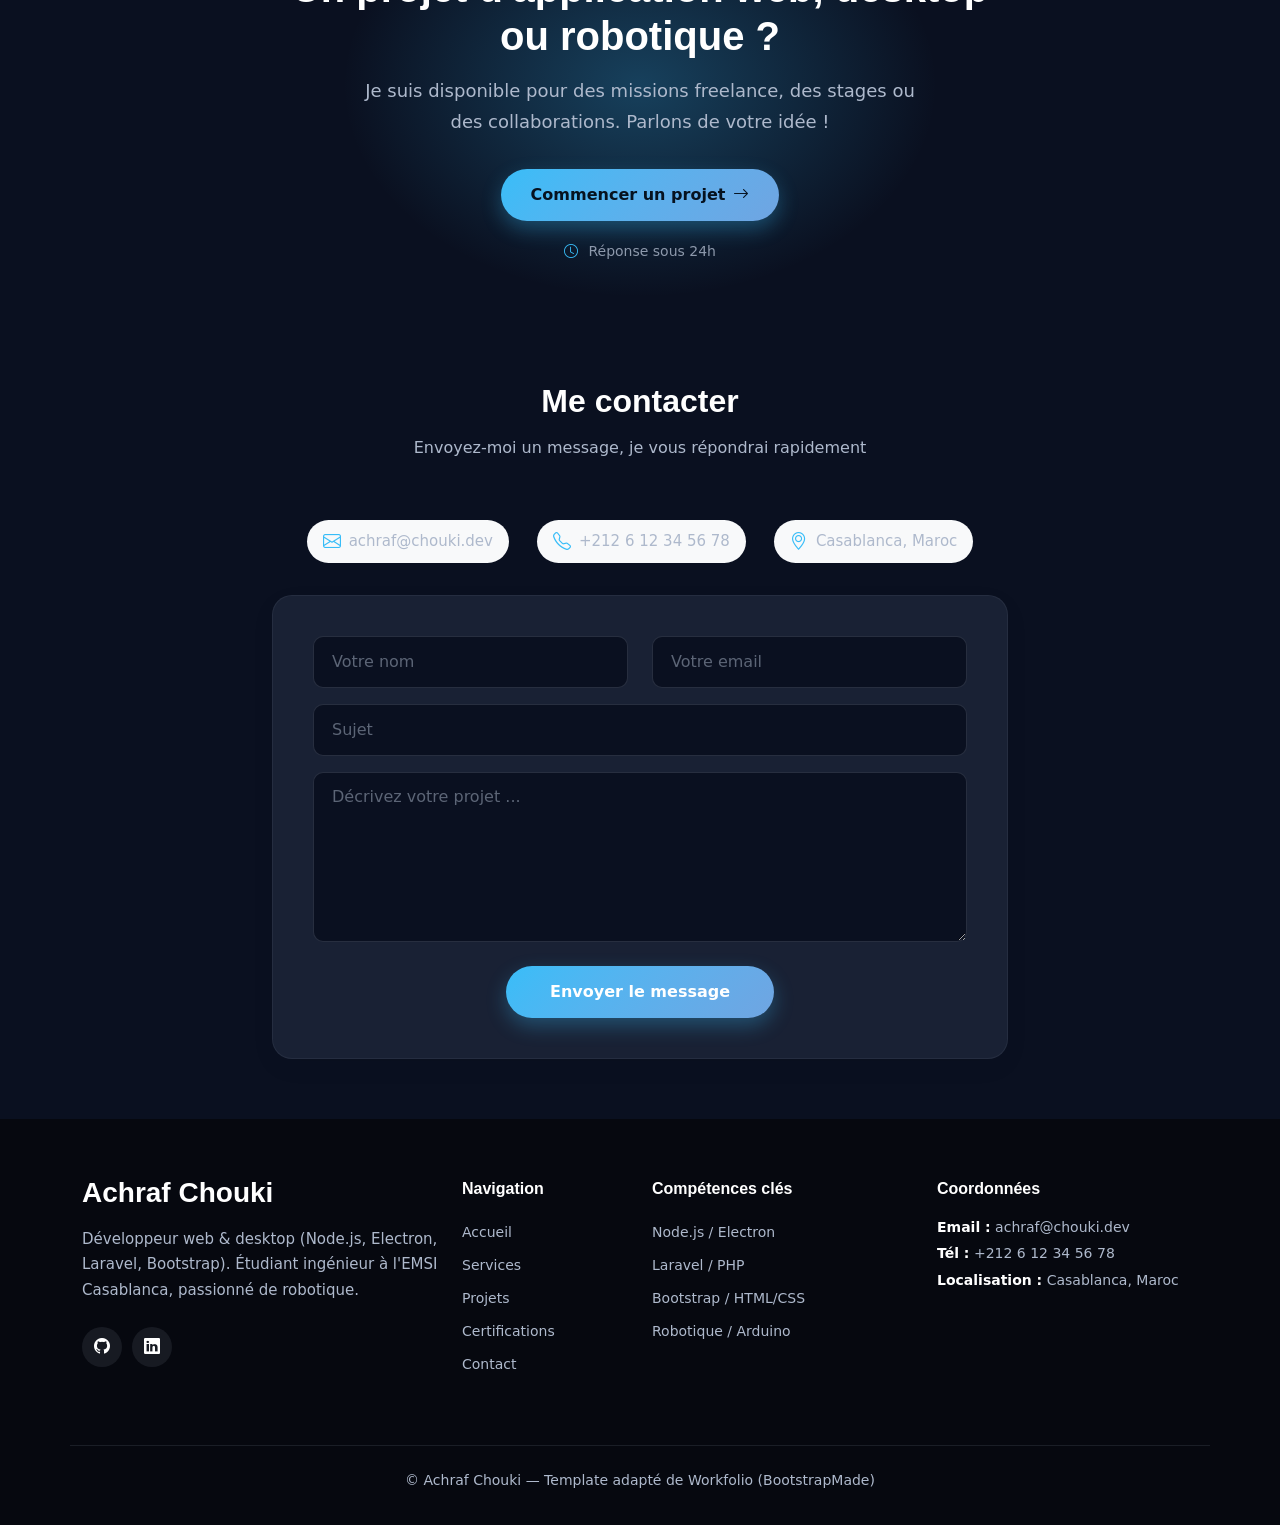
==== commit 452f6db0: "Update index.html" ====
--- a/index.html
+++ b/index.html
@@ -96,7 +96,7 @@
       <div class="container">
         <div class="row justify-content-center text-center">
           <div class="col-lg-9" data-aos="fade-up" data-aos-delay="100">
-            <div class="avatar"><img src="https://placehold.co/400x400?text=Achraf" alt="Achraf Chouki" class="img-fluid"></div>
+            <div class="avatar"><img src="assets/img/cv_img.png" alt="Achraf Chouki" class="img-fluid"></div>
             <span class="status"><span class="ping"></span> Disponible pour nouveaux projets</span>
             <h1>Je suis <span class="hl">Achraf Chouki</span>, 21 ans — développeur d'applications <span class="hl">web & desktop</span></h1>
             <p class="lead">Étudiant en ingénierie à l'EMSI Casablanca, je conçois des applications modernes avec Node.js, Electron, Laravel et Bootstrap. Passionné par la robotique et l'électronique.</p>
@@ -432,4 +432,4 @@
   <script src="assets/js/main.js"></script>
 </body>
 
-</html>+</html>
--- a/assets/css/main.css
+++ b/assets/css/main.css
@@ -0,0 +1,33 @@
+/*--------------------------------------------------------------
+# Main CSS - Entry Point
+# All styles are imported from partials
+--------------------------------------------------------------*/
+
+/* Base */
+@import "base/variables.css";
+@import "base/reset.css";
+@import "base/typography.css";
+
+/* Components */
+@import "components/header.css";
+@import "components/navigation.css";
+@import "components/footer.css";
+@import "components/buttons.css";
+@import "components/preloader.css";
+
+/* Sections */
+@import "sections/hero.css";
+@import "sections/services.css";
+@import "sections/skills.css";
+@import "sections/experience.css";
+@import "sections/page-title.css";
+@import "sections/portfolio.css";
+@import "sections/portfolio-details.css";
+@import "sections/certifications.css";
+@import "sections/process.css";
+@import "sections/cta.css";
+@import "sections/contact.css";
+
+/* Utilities */
+@import "utilities/helpers.css";
+@import "utilities/responsive.css";
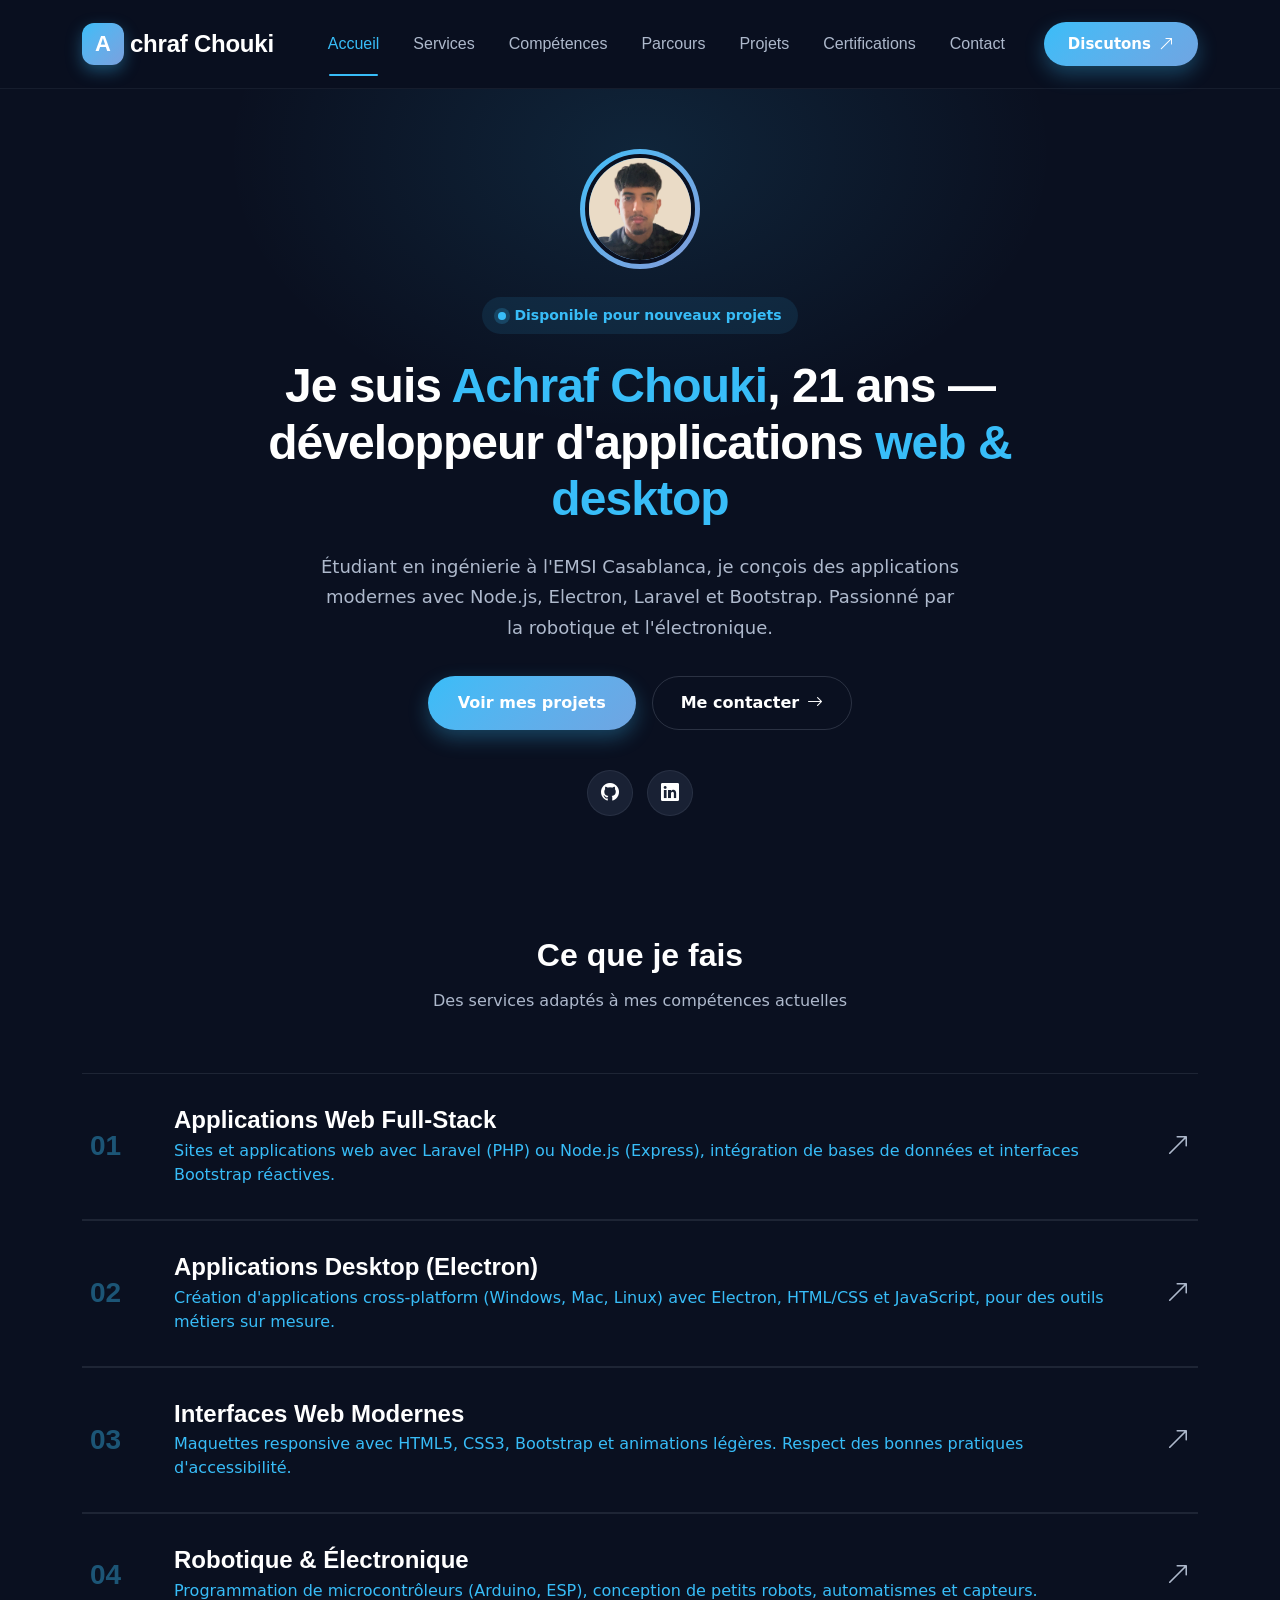
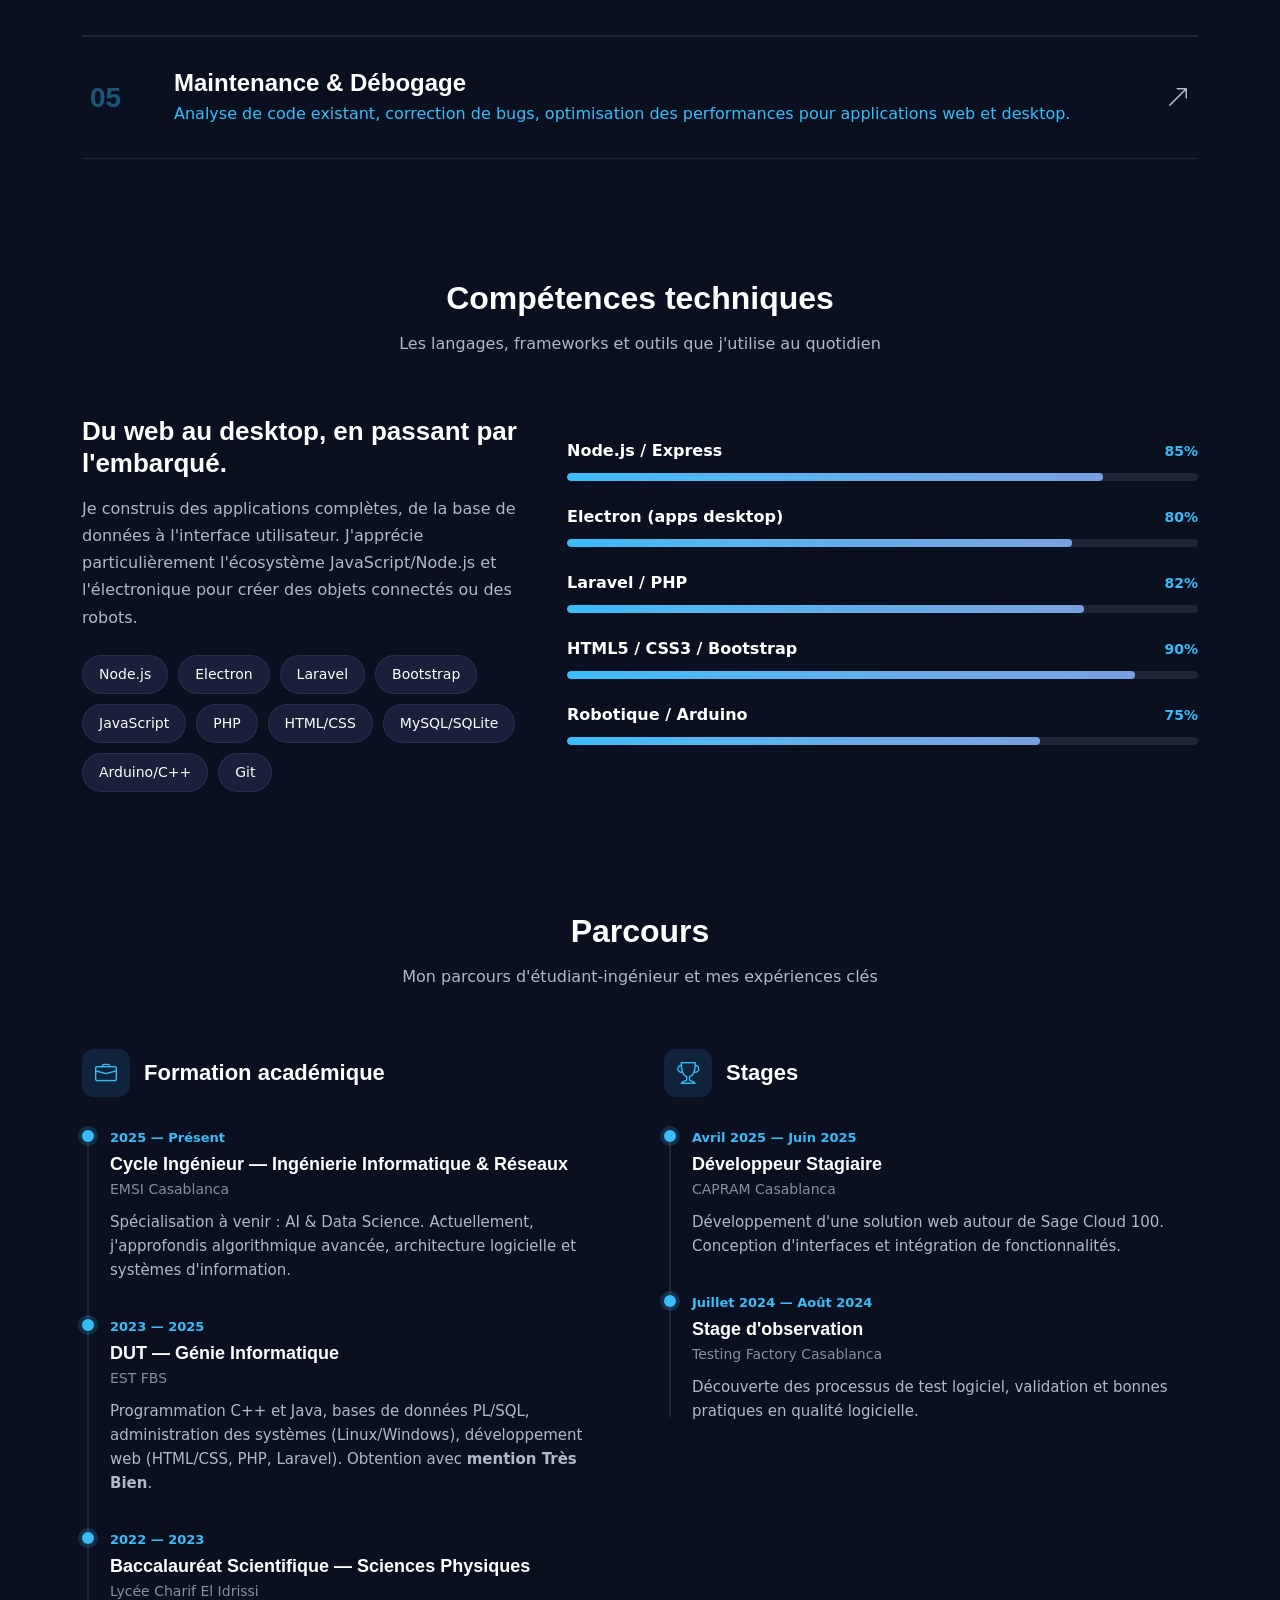
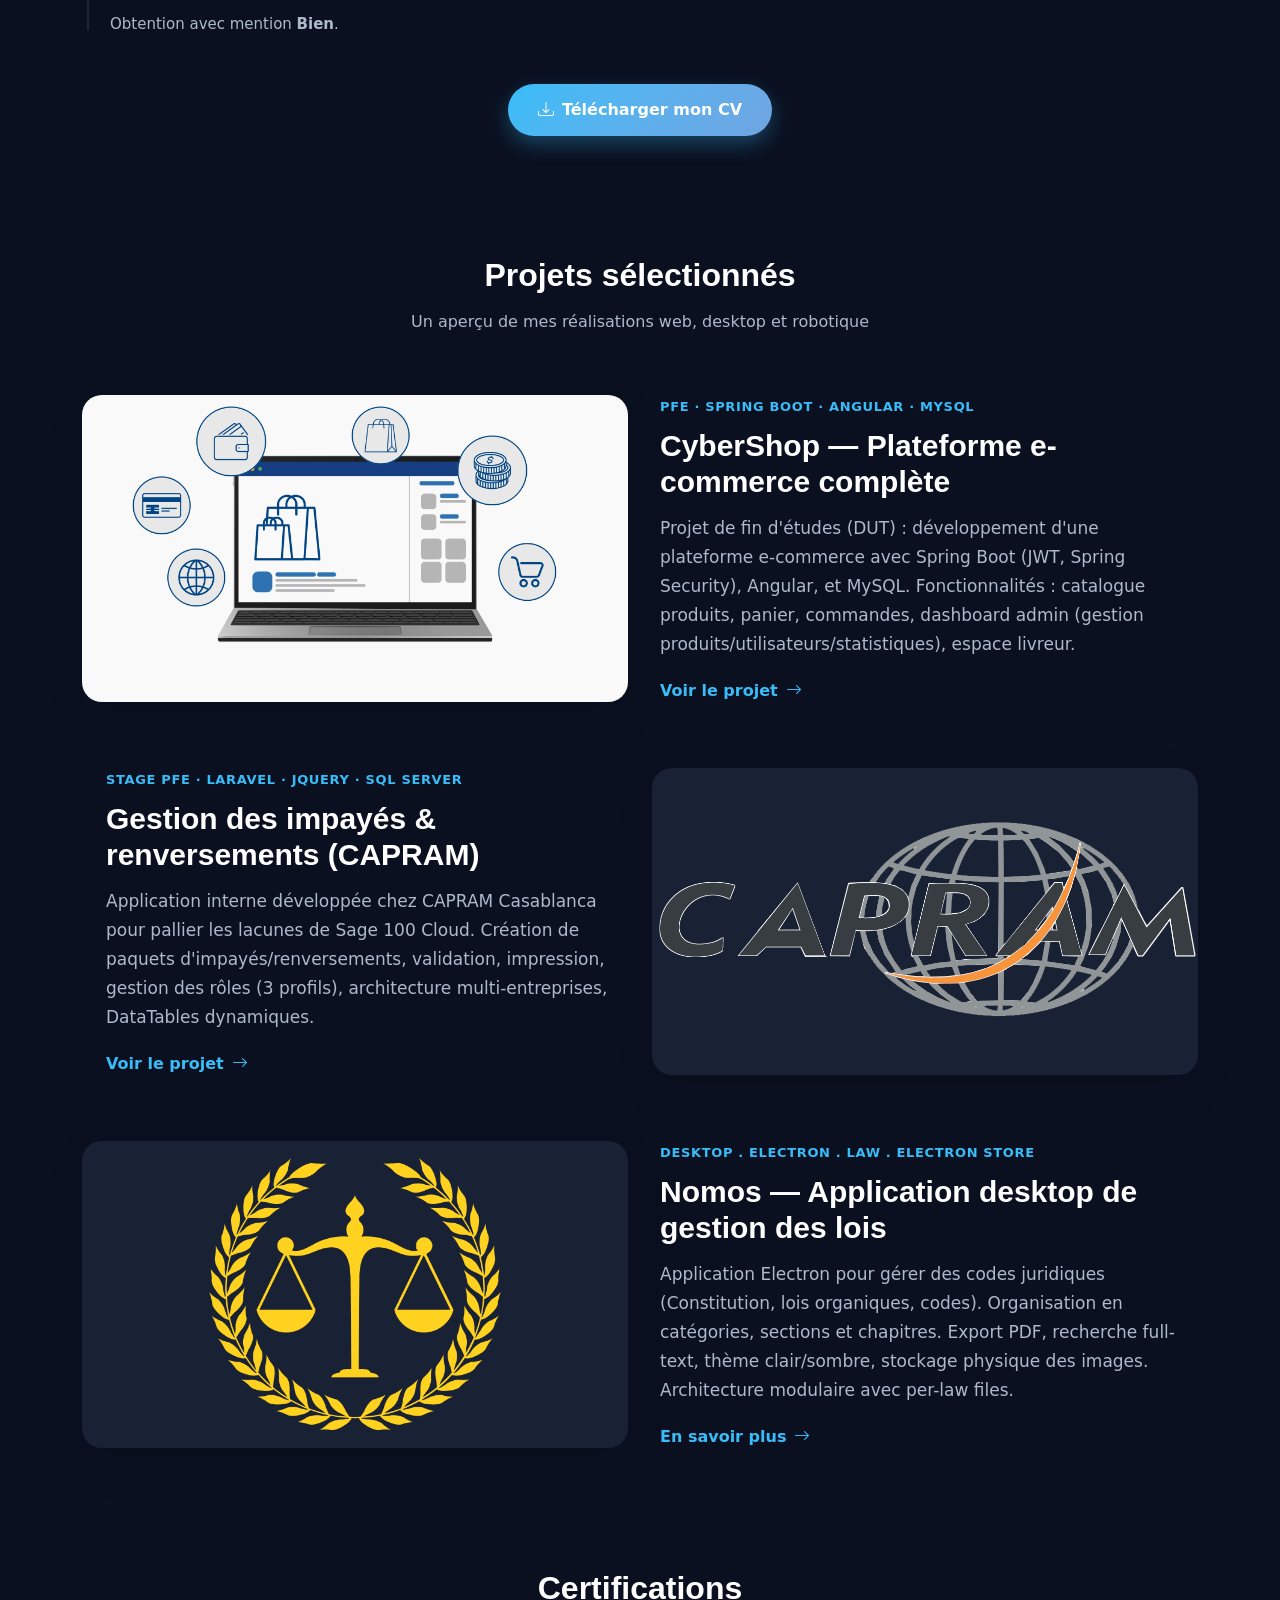
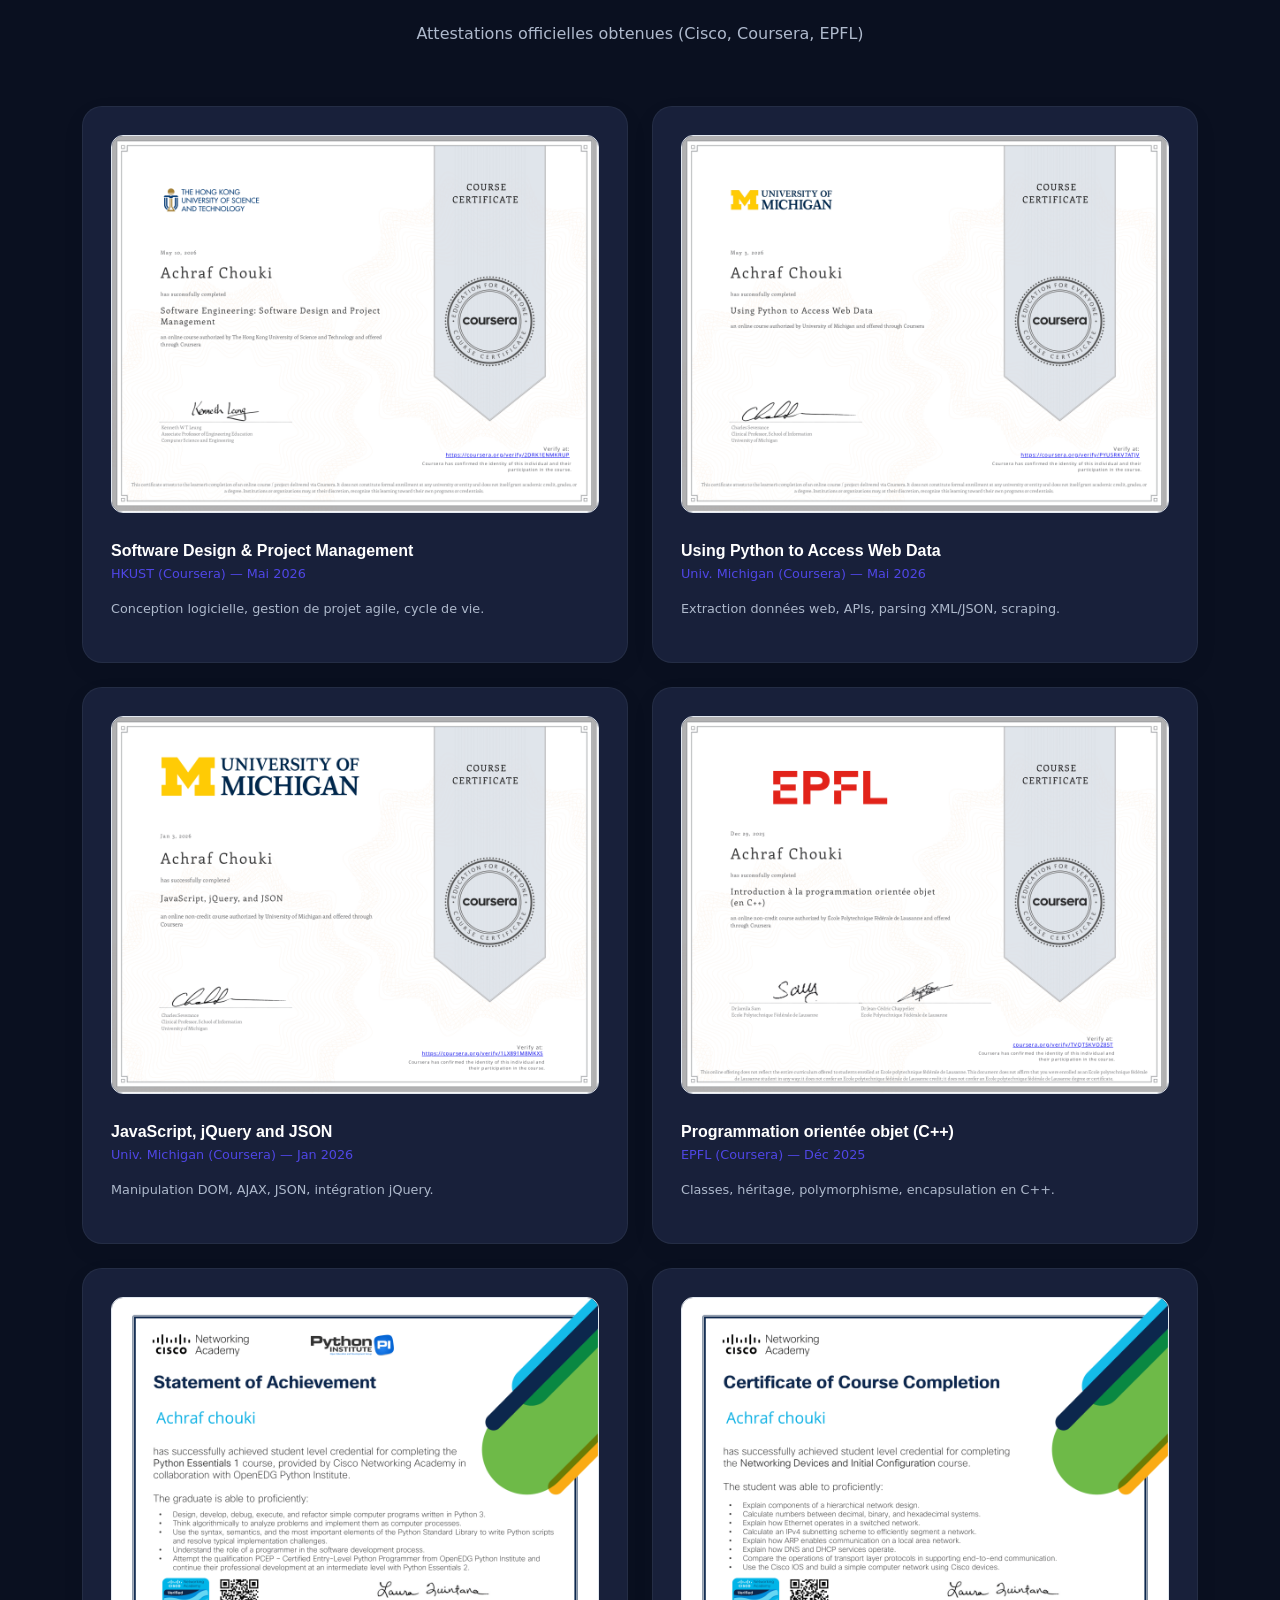
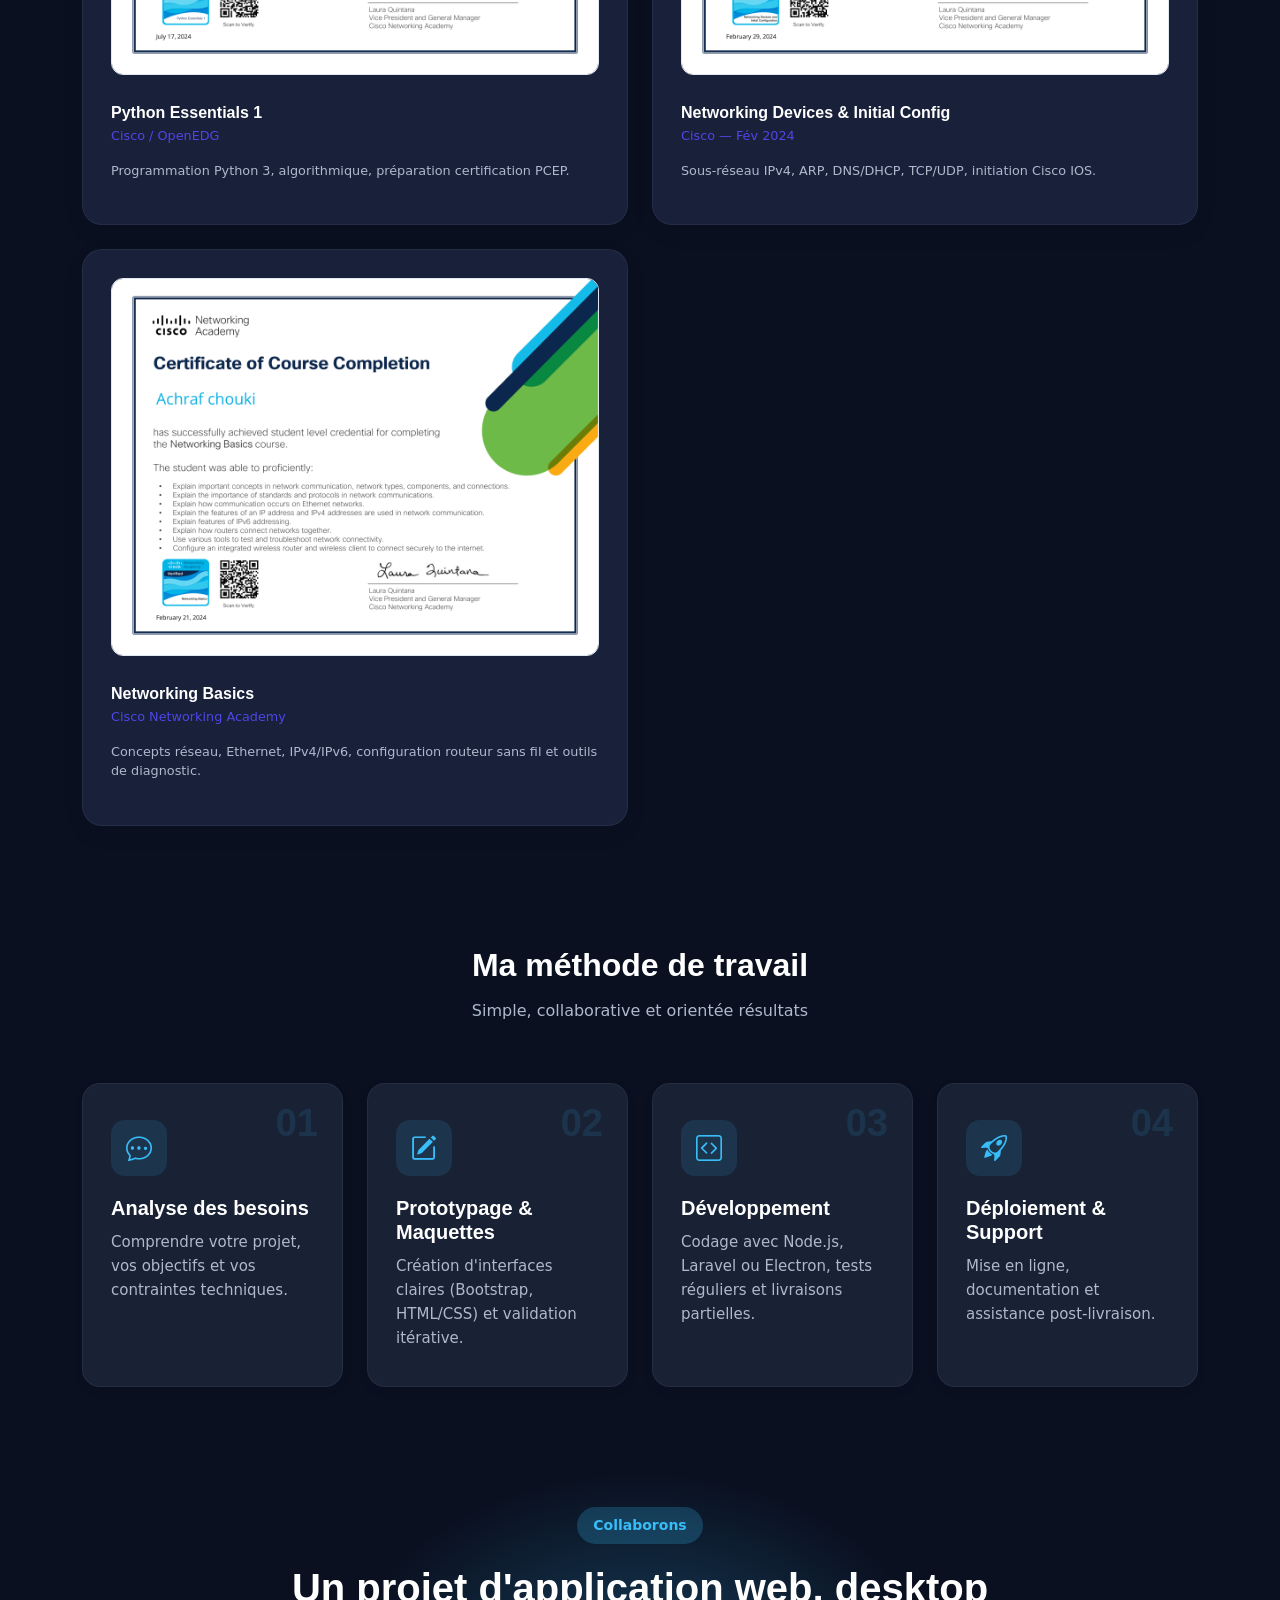
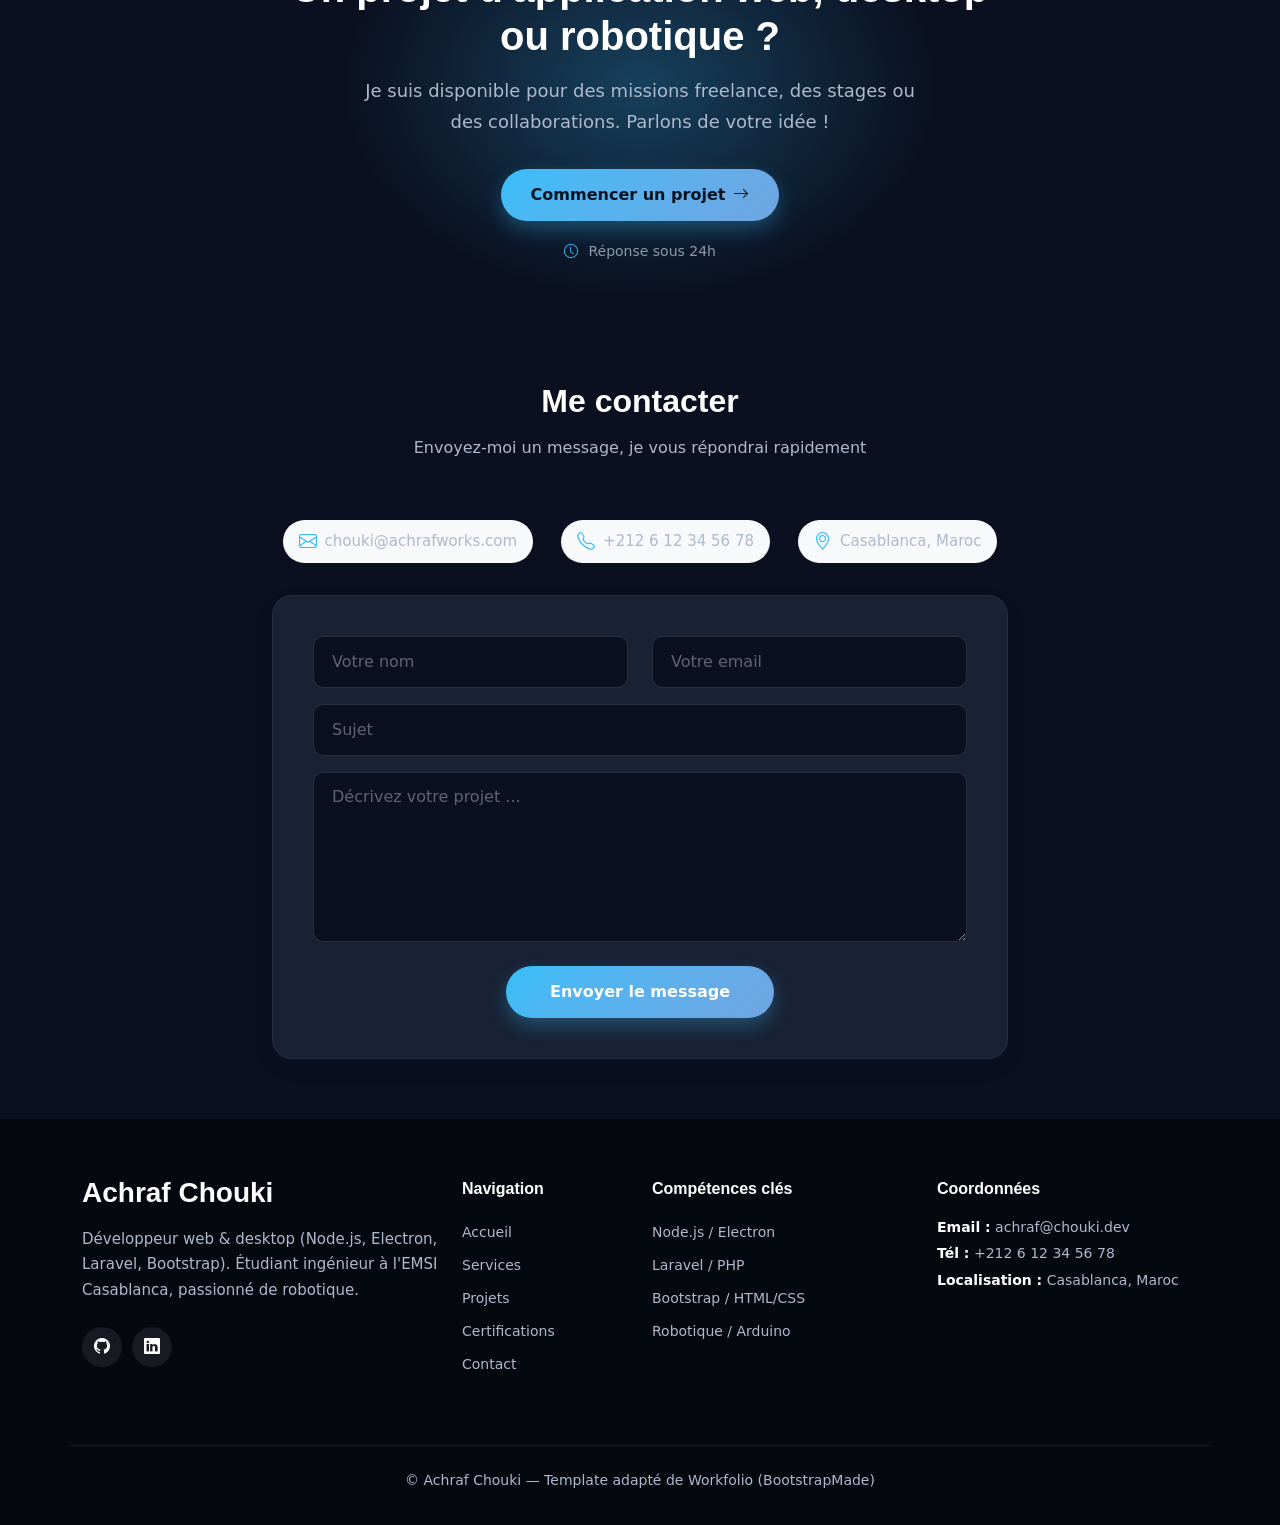
==== commit adc24be6: "Update index.html" ====
--- a/index.html
+++ b/index.html
@@ -404,7 +404,7 @@
     <section id="contact" class="contact section">
       <div class="container section-title" data-aos="fade-up"><h2>Me contacter</h2><p>Envoyez-moi un message, je vous répondrai rapidement</p></div>
       <div class="container" data-aos="fade-up" data-aos-delay="100"><div class="row justify-content-center"><div class="col-lg-8">
-        <div class="quick"><a href="mailto:achraf@chouki.dev"><i class="bi bi-envelope"></i> achraf@chouki.dev</a><a href="tel:+212612345678"><i class="bi bi-telephone"></i> +212 6 12 34 56 78</a><span><i class="bi bi-geo-alt"></i> Casablanca, Maroc</span></div>
+        <div class="quick"><a href="mailto:chouki@achrafworks.com"><i class="bi bi-envelope"></i> chouki@achrafworks.com </a><a href="tel:+212 6 39 42 31 28"><i class="bi bi-telephone"></i> +212 6 12 34 56 78</a><span><i class="bi bi-geo-alt"></i> Casablanca, Maroc</span></div>
         <form action="forms/contact.php" method="post" class="php-email-form"><div class="row gy-3"><div class="col-md-6"><input type="text" name="name" class="form-control" placeholder="Votre nom" required=""></div><div class="col-md-6"><input type="email" name="email" class="form-control" placeholder="Votre email" required=""></div><div class="col-12"><input type="text" name="subject" class="form-control" placeholder="Sujet" required=""></div><div class="col-12"><textarea name="message" class="form-control" rows="6" placeholder="Décrivez votre projet ..." required=""></textarea></div><div class="col-12 text-center"><div class="loading">Chargement</div><div class="error-message"></div><div class="sent-message">Message envoyé ! Merci de votre intérêt.</div><button type="submit" class="btn-submit">Envoyer le message</button></div></div></form>
       </div></div></div>
     </section>
